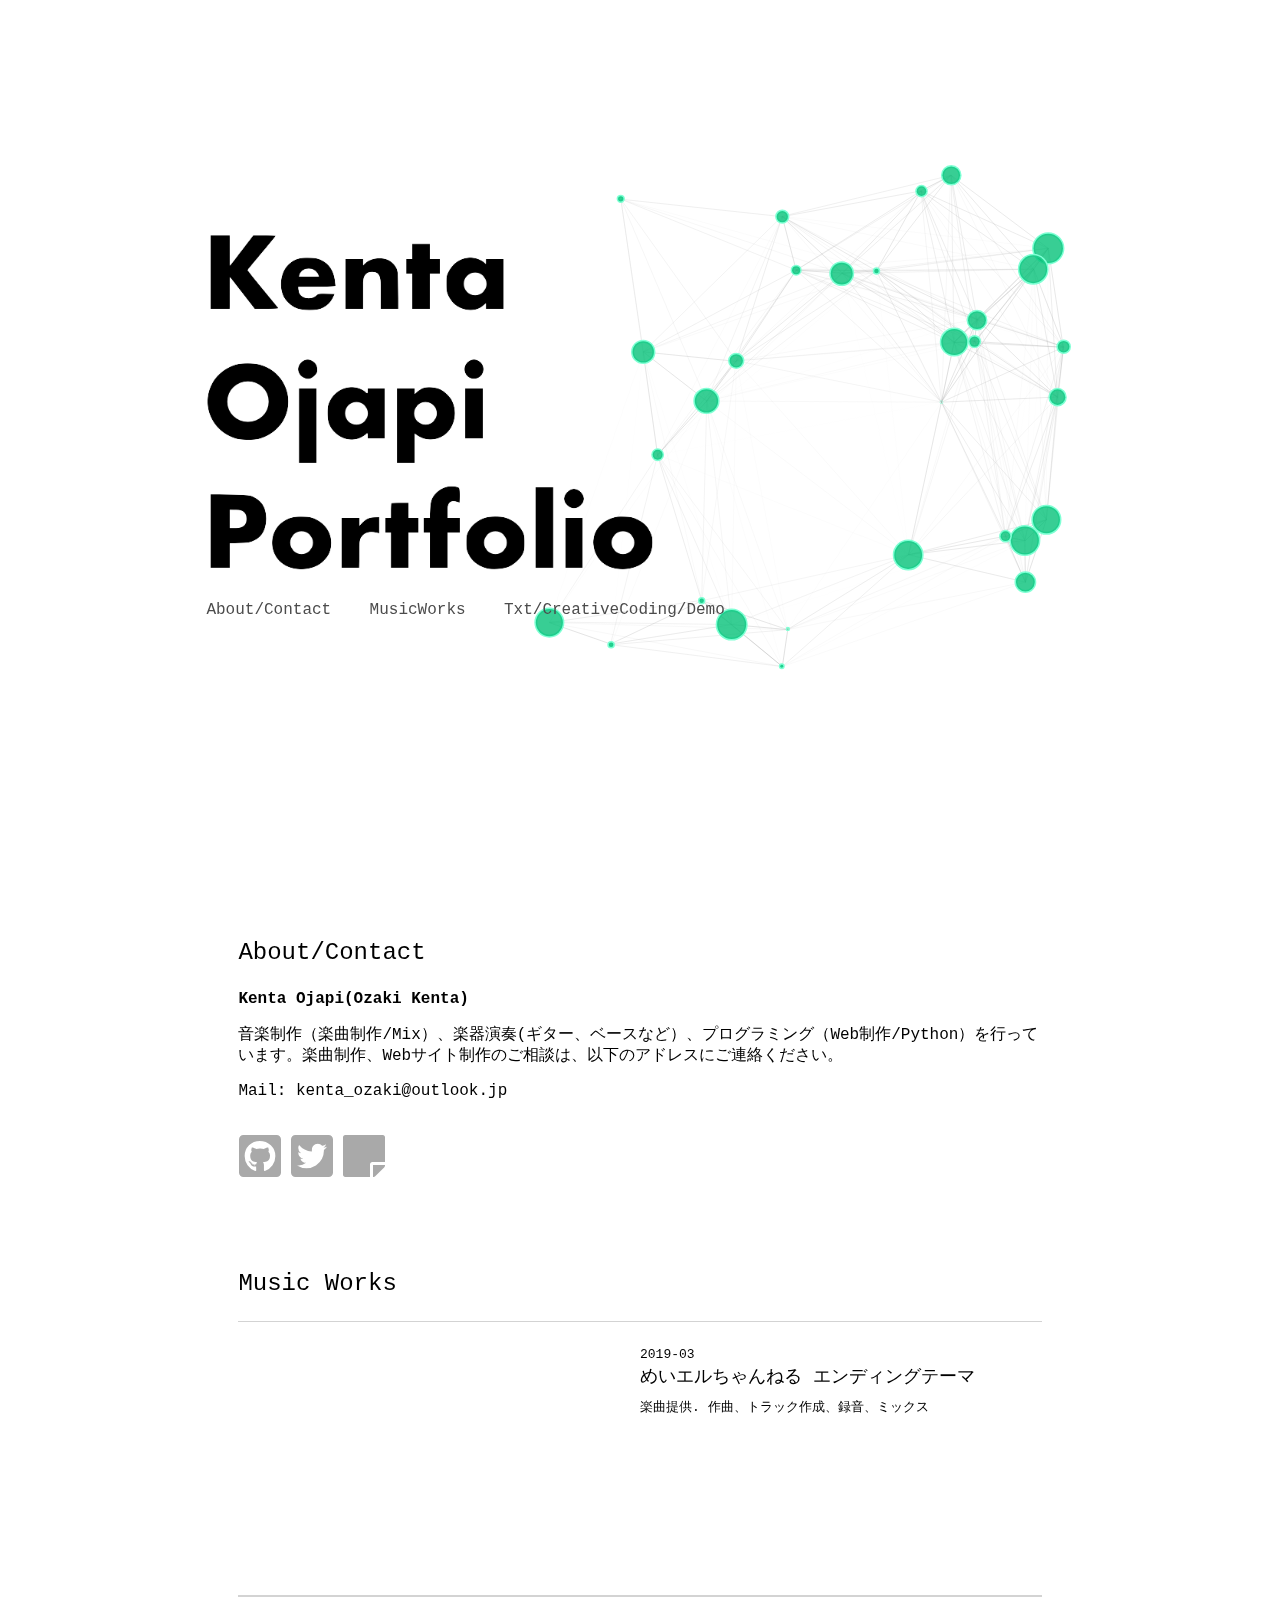
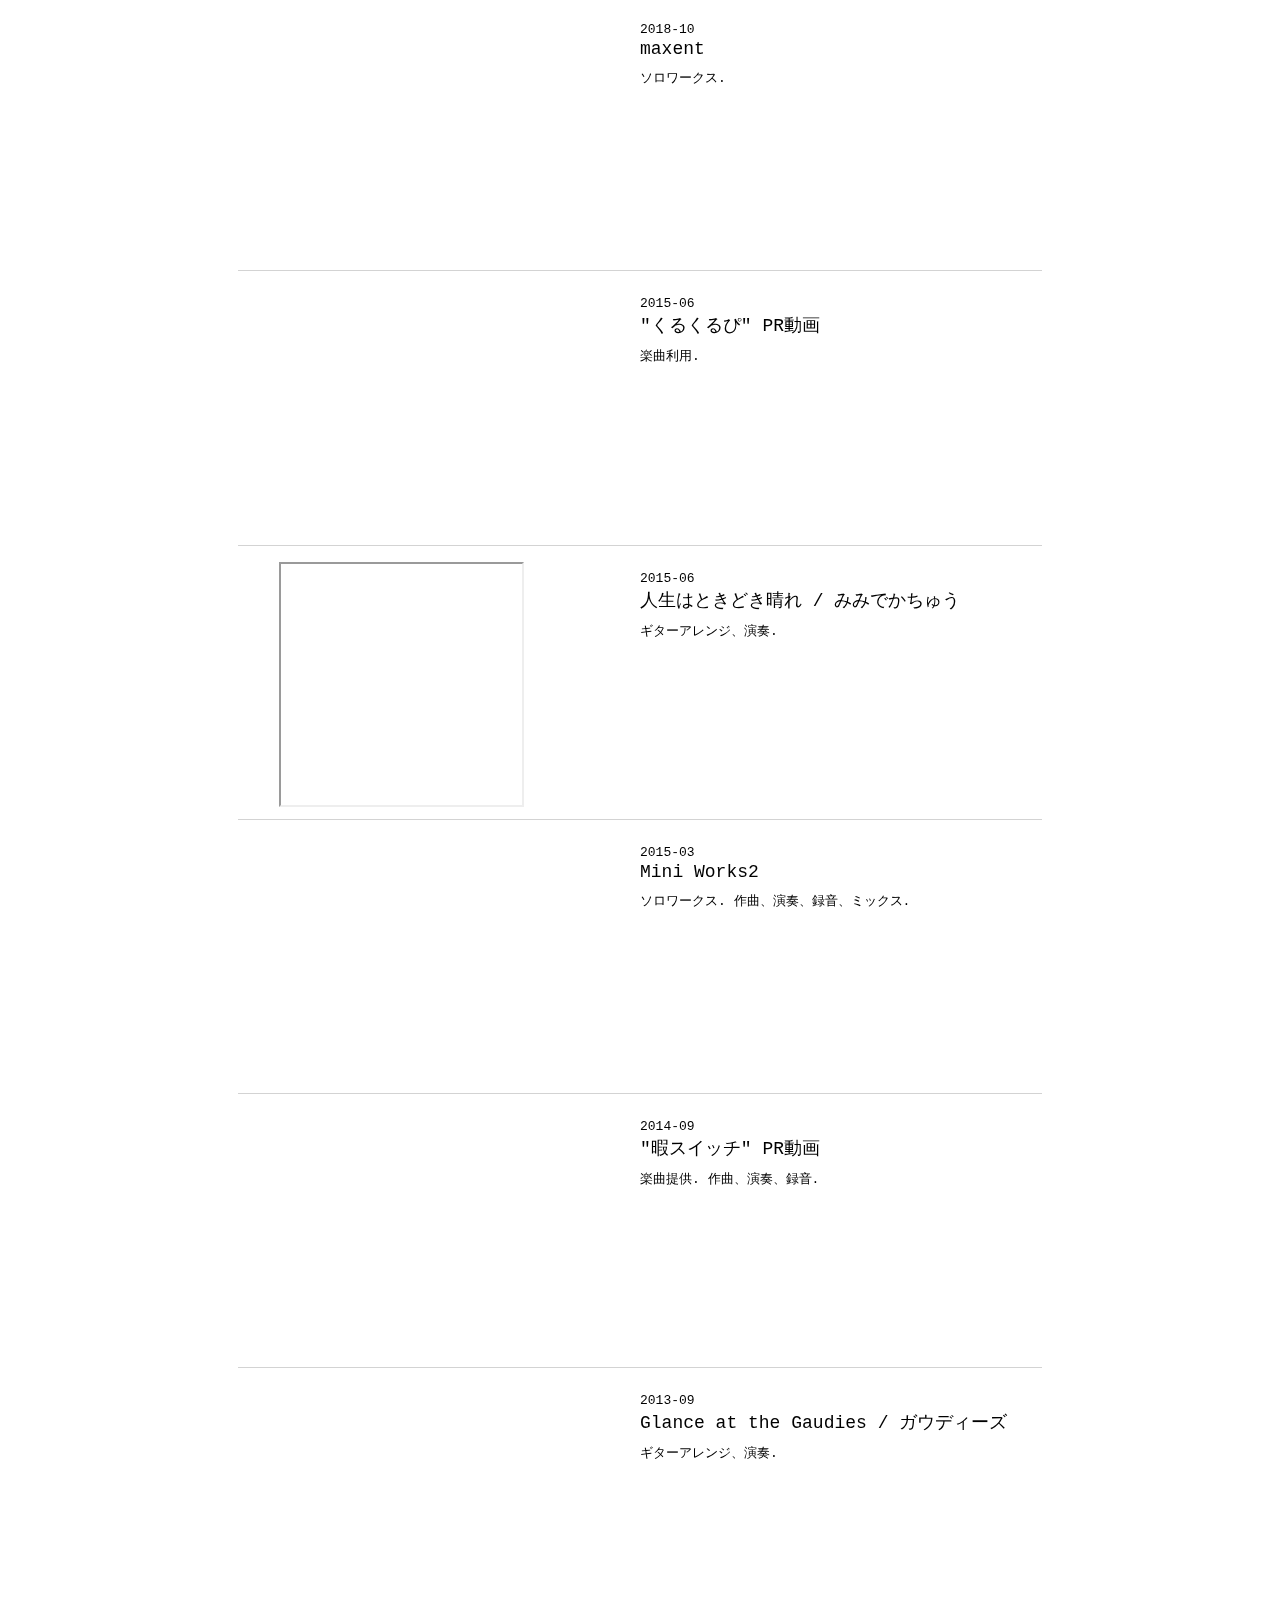
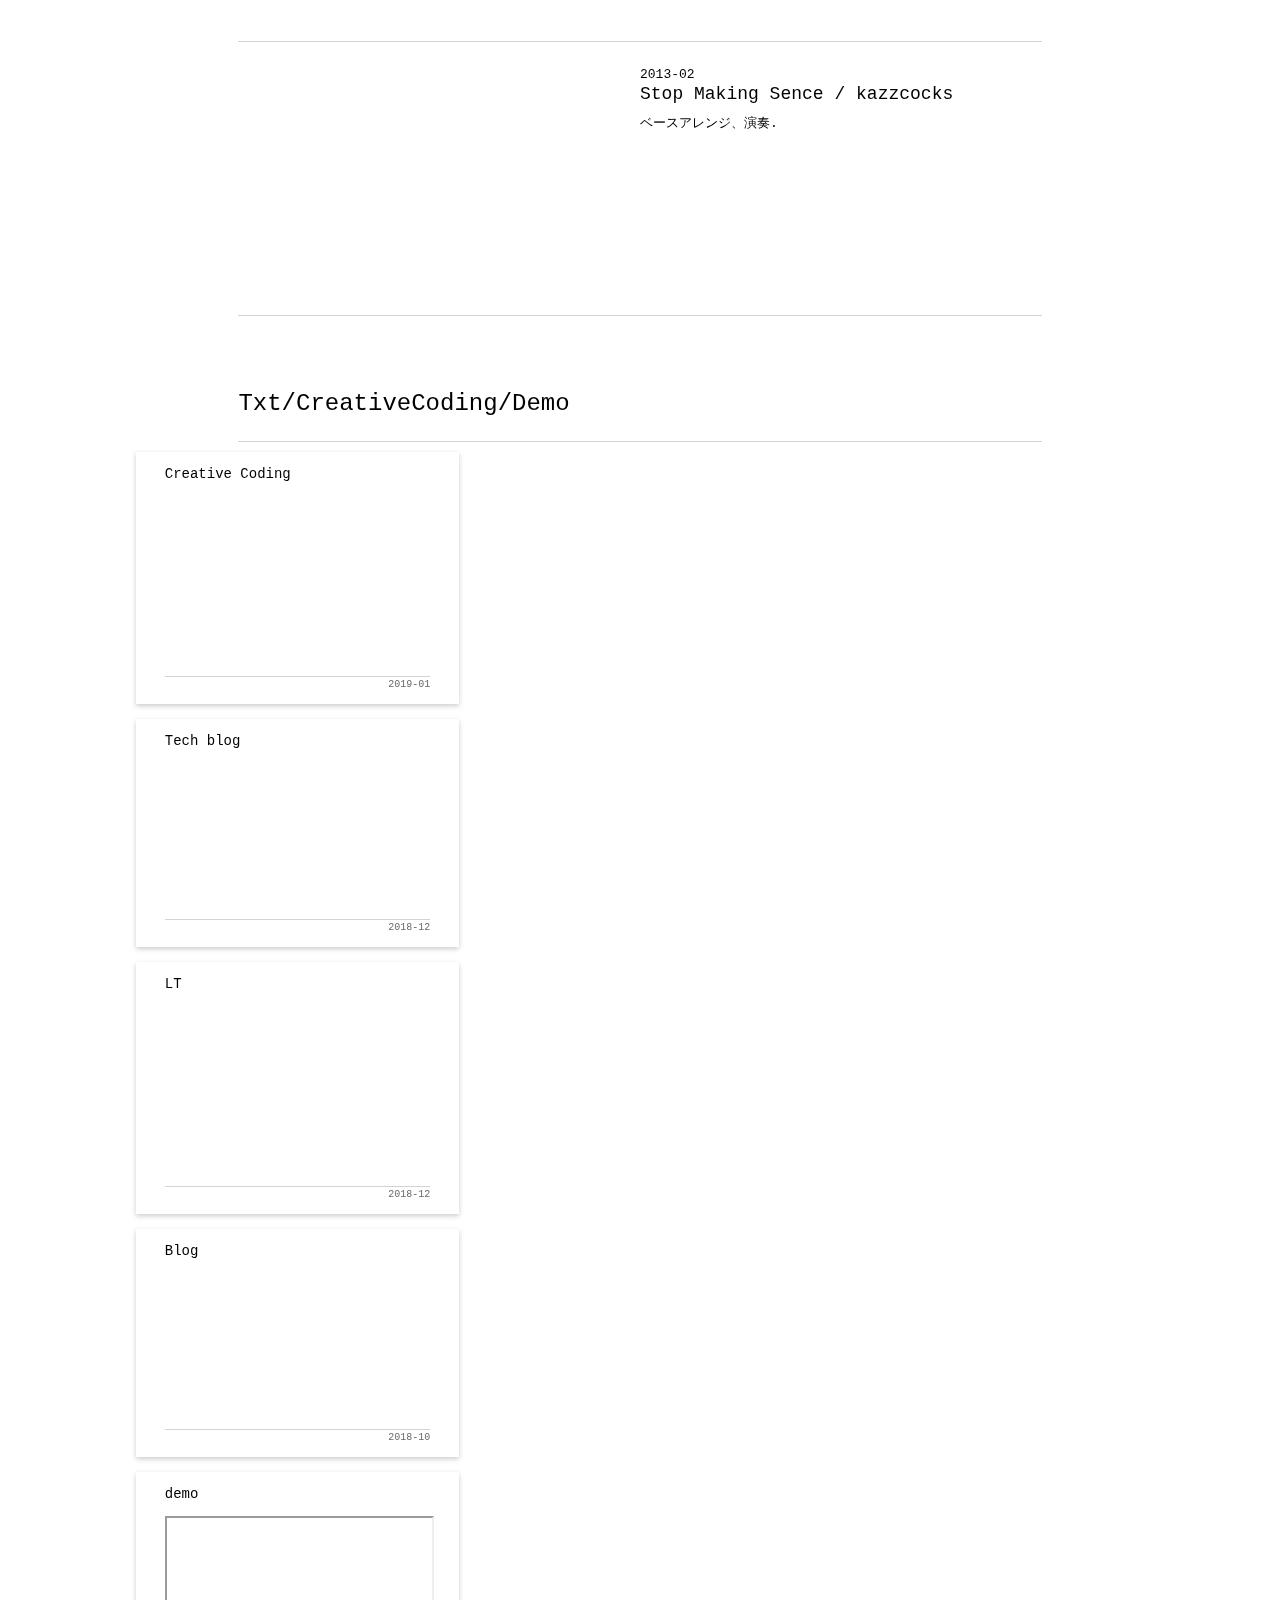
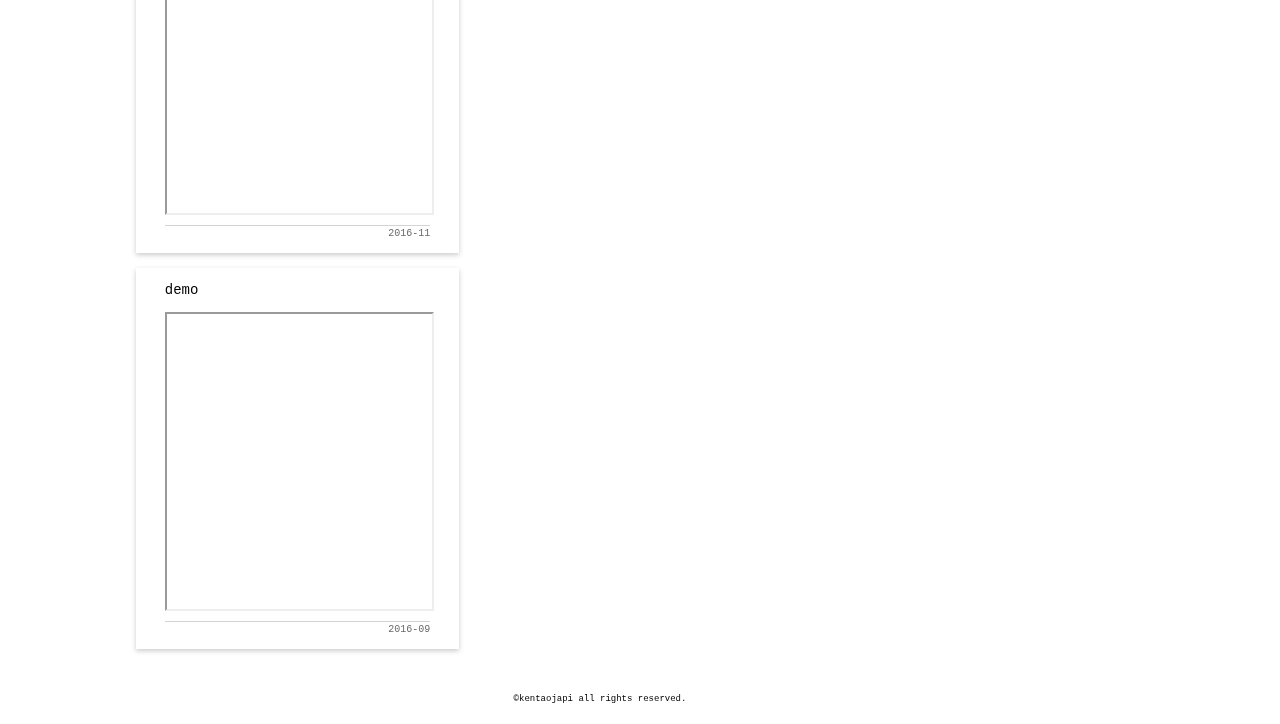
==== index.html @ 30791c79 "change html" ====
<!DOCTYPE html>
<html>
  <head>
    <title>Kenta Ojapi</title>
		<meta charset="UTF-8">
		<meta name="viewport" content="width=device-width,initial-scale=1">
		<meta property="og:url" content="http://works.kentaojapi.info/" />
		<meta property="og:title" content="Kenta Ojapi Portfolio" />
		<meta property="og:type" content="website">
		<meta property="og:description" content="Kenta Ojapiのポートフォリオ" />
		<meta property="og:image" content="https://s3-ap-northeast-1.amazonaws.com/works.kentaojapi.info/img/top.png" />
		<meta name="twitter:card" content="summary"/>
		<meta name="twitter:site" content="@kenta_ojapi" />
		<meta property="og:locale" content="ja_JP" />

    <link rel="stylesheet" href="index.css" type="text/css" >
		<link rel="stylesheet" href="https://use.fontawesome.com/releases/v5.6.1/css/all.css" type="text/css">
  </head>

  <body>
		<div class="top">
			<div id="particle"></div>
			<img class="title-logo" src="img/title.png" />	
			<ul id='nav'>
				<li><a href="#about">About/Contact</a></li>
				<li><a href="#musicworks">MusicWorks</a></li>
				<li><a href="#txt">Txt/CreativeCoding/Demo</a></li>
			</ul>
		</div>
		<div class="menu-under"></div>

		<div class="container">
			<!-- about -->
			<div id="about">
				<p class='menu-title'>About/Contact</p>
				<p class="about-txt"><b>Kenta Ojapi(Ozaki Kenta)</b></p>
				<p id='about-txt'>音楽制作（楽曲制作/Mix）、楽器演奏(ギター、ベースなど）、プログラミング（Web制作/Python）を行っています。楽曲制作、Webサイト制作のご相談は、以下のアドレスにご連絡ください。</p>
				<p class="about-txt">Mail: kenta_ozaki@outlook.jp</p>
				<ul class="icons">
					<li><a href="https://github.com/kentaojapi"><i class="fab fa-github-square fa-3x icon-color"></i></a></li>
					<li><a href="https://twitter.com/kenta_ojapi"><i class="fab fa-twitter-square fa-3x icon-color"></i></a></li>
					<li><a href="https://note.mu/kenta_ojapi"><i class="fas fa-sticky-note fa-3x icon-color"></i></a></li>
				</ul>
				<div class="float-break"></div>
			</div>

			<!-- MusicWoroks -->
			<div id="musicworks">
				<p class='menu-title'>Music Works</p>

				<hr class ='border'>
				<div class="works-img">
					<iframe class="content" src="https://www.youtube.com/embed/LkdWpjIDULM" frameborder="0" allow="accelerometer; autoplay; encrypted-media; gyroscope; picture-in-picture" allowfullscreen></iframe>
				</div>
				<div class="works-info">
					<p class="works-date">2019-03</p>
					<p class="works-name">めいエルちゃんねる エンディングテーマ</p>
					<p class="works-txt">楽曲提供. 作曲、トラック作成、録音、ミックス</p>
				</div>
				<hr class='border'>

				<hr class ='border'>
				<div class="works-img">
					<iframe class='content' scrolling="no" frameborder="no" allow="autoplay" src="https://w.soundcloud.com/player/?url=https%3A//api.soundcloud.com/tracks/528054804&color=%231a2622&auto_play=false&hide_related=false&show_comments=true&show_user=true&show_reposts=false&show_teaser=true&visual=true"></iframe>
				</div>
				<div class="works-info">
					<p class="works-date">2018-10</p>
					<p class="works-name">maxent</p>
					<p class="works-txt">ソロワークス.</p>
				</div>
				<hr class='border'>

				<div class="works-img">
				<iframe class="content" src="https://www.youtube.com/embed/8t9yekFq5jk" frameborder="0" allow="accelerometer; autoplay; encrypted-media; gyroscope; picture-in-picture" allowfullscreen></iframe>
				</div>
				<div class="works-info">
					<p class="works-date">2015-06</p>
					<p class="works-name">"くるくるぴ" PR動画</p>
					<p class="works-txt">楽曲利用.</p>
				</div>
				<hr class="border">
				
				<div class="works-img">
					<iframe class="content" src="https://bandcamp.com/EmbeddedPlayer/album=1653837965/size=large/bgcol=ffffff/linkcol=0687f5/minimal=true/transparent=true/" seamless><a href="http://mimidekachu.bandcamp.com/album/studio">人生はときどき晴れ 晴れの日 / studio by みみでかちゅう / mimidekachu</a></iframe>
				</div>
				<div class="works-info">
					<p class="works-date">2015-06</p>
					<p class="works-name">人生はときどき晴れ / みみでかちゅう</p>
					<p class="works-txt">ギターアレンジ、演奏.</p>
				</div>
				<hr class="border">
			
				<div class="works-img">
					<iframe class="content"scrolling="no" frameborder="no" allow="autoplay" src="https://w.soundcloud.com/player/?url=https%3A//api.soundcloud.com/playlists/104085037&color=%231a2622&auto_play=false&hide_related=false&show_comments=true&show_user=true&show_reposts=false&show_teaser=true&visual=true"></iframe>
				</div>
				<div class='works-info'>
					<p class='works-date'>2015-03</p>
					<p class='works-name'>Mini Works2</p>
					<p class='works-txt'>ソロワークス. 作曲、演奏、録音、ミックス.</p>
				</div>
				<hr class='border'>

				<div class="works-img">
					<iframe class="content" src="https://www.youtube.com/embed/V7DACtUJxv4" frameborder="0" allow="accelerometer; autoplay; encrypted-media; gyroscope; picture-in-picture" allowfullscreen></iframe>
				</div>
				<div class="works-info">
					<p class="works-date">2014-09</p>
					<p class="works-name">"暇スイッチ" PR動画</p>
					<p class="works-txt">楽曲提供. 作曲、演奏、録音.</p>
				</div>
				<hr class="border">
			
				<div class="works-img">
					<iframe class="content" src="https://open.spotify.com/embed/album/7Jy2TF8Ly6I904fK4hG1NA" width="40%" height="300" frameborder="0" allowtransparency="true" allow="encrypted-media"></iframe>
				</div>
				<div class="works-info">
					<p class="works-date">2013-09</p>
					<p class="works-name">Glance at the Gaudies / ガウディーズ</p>
					<p class="works-txt">ギターアレンジ、演奏. </p>
				</div>
			<hr class="border">

			<div class="works-img">
				<iframe class="content" scrolling="no" frameborder="no" allow="autoplay" src="https://w.soundcloud.com/player/?url=https%3A//api.soundcloud.com/tracks/85777351&color=%231a2622&auto_play=false&hide_related=false&show_comments=true&show_user=true&show_reposts=false&show_teaser=true&visual=true"></iframe>
			</div>
			<div class="works-info">
				<p class="works-date">2013-02</p>
				<p class="works-name">Stop Making Sence / kazzcocks</p>
				<p class="works-txt">ベースアレンジ、演奏.</p>
			</div>
			<hr class="border">
				
			<p id="txt" class='menu-title'>Txt/CreativeCoding/Demo</p>
			<hr class ='border'>
			</div>
		</div>

		<!-- Txt/CreativeCoding/Demo -->
		<div class="grid-container">
		 <div class="grid">

			 <p class="grid-type">Creative Coding</p>
			 <div class="grid-media">
			 <iframe class="content" src="https://www.youtube.com/embed/WjlPPFBmAp4" frameborder="0" allow="accelerometer; autoplay; encrypted-media; gyroscope; picture-in-picture" allowfullscreen></iframe>
			 </div>
			 <hr class="grid-hr">
			 <p class="grid-date">2019-01</p>
		 </div>

		 <div class="grid">
			 <p class="grid-type">Tech blog</p>
			 <iframe class="note-embed" src="https://note.mu/embed/notes/n978554fe4671" style="border: 0; display: block; max-width: 90%; width: 494px; padding: 0px; margin: 10px auto; position: static; visibility: visible;"></iframe><script async src="https://note.mu/scripts/embed.js" charset="utf-8"></script>
			 <hr class="grid-hr">
			 <p class="grid-date">2018-12</p>
		 </div>

		 <div class="grid">
			 <p class="grid-type">LT</p>
			 <div class="grid-media">
			 <iframe class="content" src="https://www.slideshare.net/slideshow/embed_code/key/2hblghnS5EhPVE" frameborder="0" scrolling="no" allowfullscreen> </iframe>
			 </div>
			 <hr class="grid-hr">
			 <p class="grid-date">2018-12</p>
		 </div>

		 <div class="grid">
			 <div class="grid-type">Blog</div>
			 <iframe class="note-embed" src="https://note.mu/embed/notes/nd4b4cf4f579b" style="border: 0; display: block; max-width: 90%; width: 494px; padding: 0px; margin: 10px auto; position: static; visibility: visible; "></iframe><script async src="https://note.mu/scripts/embed.js" charset="utf-8"></script>
			 <hr class="grid-hr">
			 <p class="grid-date">2018-10</p>
		 </div>

		 <div class="grid">
			 <div class="grid-type">demo</div>
			 <div class="grid-media-instagram">
				 <iframe class="content" src="https://www.instagram.com/p/BNJtBwklYkf/embed/"></iframe>
			 </div>
			 <hr class="grid-hr">
			 <p class="grid-date">2016-11</p>
		 </div>

		 <div class="grid">
		 	<div class="grid-type">demo</div>
		 	<div class="grid-media-instagram">
				<iframe class="content" src="https://www.instagram.com/p/BKGKuAHhEPe/embed"></iframe>
			</div>
		 	<hr class="grid-hr">
		 	<p class="grid-date">2016-09</p>
		 </div>

		</div>
		<p class="copyright">©kentaojapi all rights reserved.</p>
	</body>
		<script src="https://ajax.googleapis.com/ajax/libs/jquery/3.3.1/jquery.min.js"></script>
		<script src="js/jquery-fade.js"></script>
		<script src="particles.js"></script>
		<script src="app.js"></script>
		<script src="js/lazyload.js"></script>
		<script src='js/bass.js'></script>
		<script src="particles.js"></script>
		<script src="app.js"></script>
</html>
---- index.css ----
/* bass ------ */
.scrollView{
  -webkit-transition: all 0.8s 0s ease;
     -moz-transition: all 0.8s 0s ease;
      -ms-transition: all 0.8s 0s ease;
       -o-transition: all 0.8s 0s ease;
          transition: all 0.8s 0s ease;
          opacity: 0;
  -webkit-transform: scale(1,1) translate(-0%,20px);
     -moz-transform: scale(1,1) translate(-0%,20px);
      -ms-transform: scale(1,1) translate(-0%,20px);
       -o-transform: scale(1,1) translate(-0%,20px);
          transform: scale(1,1) translate(-0%,20px);
}

.scrollView.view{
  opacity: 1;
  -webkit-transform: scale(1,1) translate(-0%,0%);
     -moz-transform: scale(1,1) translate(-0%,0%);
      -ms-transform: scale(1,1) translate(-0%,0%);
       -o-transform: scale(1,1) translate(-0%,0%);
          transform: scale(1,1) translate(-0%,0%);
}

a {
	text-decoration: none;
	color: black;
}

ul {
	list-style: none;
}

li {
}

body {
	font-family: Courier,"Consolas","ヒラギノ角ゴ Pro W3","Hiragino Kaku Gothic Pro","Yu Gothic","メイリオ",Meiryo,"ＭＳ Ｐゴシック","MS PGothic",sans-serif;
	color: black;
	background-attachment: fixed;
}

.top {
	width: 80vw;
	margin-right: 10vw;
	margin-left: 10vw;
}

#particle {
	margin: 18vh 15vw 25vh 40vw;
	position: fixed;
	top: 0;
	left: 0;
	right: 0;
	bottom: 0; 
	display: block;
	z-index: -1;
}

/* logo ------ */
.title-logo {
	line-height: 10px;
	width: 50vh;
	padding: 25vh 0px 10px 5.5vw;	
}

/* menu ------ */
#nav {
	position: absolute;
	padding: 0px 10vw 0px 4vw;
	margin: 0px;
	width: 70vw;
	list-style: none;
	overflow: hidden;
}

#nav.is-fixed {
  position: fixed;
  top: 0;
  z-index: 2;
	background-color: rgba(255, 255, 255, 0.8);
}

#nav li { 
	width: auto;
	height: 50px;
	margin: 0px 1.5vw;
	padding: 0px;
	line-height: 50px;
	text-align: center;
	float: left;
	display: inline-block;
}

#nav a {
	text-decoration: none;
	color: #4c4c4c;
}

.menu-under {
	margin-bottom: 20vh;
}

/* container ------ */
.container {
	box-sizing: content-box;
	width: auto;
	height: auto;
	padding: 100px 18vw 0px 18vw;
	background-color: transparent;
}

.menu-title {
	padding-top: 50px;
	font-size: x-large;
}


/* About ------ */
.container img {
	width: 180px;
	height: 180px;
}

.icons {
	float: left;
	padding: 0px 0px 0px 1px;
	margin-right: auto; 
}

.icons li {
	display: inline-block;
}

.icon-color {
	color: #a9a9a9;
}

.icon-color:hover {
	color: #000000;
}

.float-break {
	clear: both;
}

/* Works ------ */
.border {
	clear: both;
	border-style: solid;
	border-color: #d3d3d3;
	border-width: 1px 0px 0px 0px;
	margin: 0px;
}

.works-img {
	float: left;
	margin: 2% 5% 2%;
  position: relative;
	width: 30%;
}

.works-img:before {
  content:"";
  display: block;
	margin: 0px 0px;
	width: 100%;
  padding-top: 100%; /* 16:9 */
}

.works-img .content {
  position: absolute;
  top: 0;
  left: 0%;
  width: 100%;
  height: 100%;
}


.works-info {
	margin-left: 50%;
	margin-right: 30px;
	margin-top: 25px;
}

.works-date{
	font-size: small;
	margin: 0px 0px 2px 0px;
}

.works-name {
	font-size: large;
	margin: 0px 0px 10px 0px;
}

.works-txt {
	font-size: small;
	margin: 0px 0px 10px 0px;
}

.works-link {
	font-size: small;
	margin: 0px 0px 0px 0px;
}

/* Txt ----- */
.grid-container {
	padding: 10px 10vw 10px 10vw;
}

@media screen and (min-width: 1200px) {
.grid-container {
  -webkit-column-count: 3;
  -webkit-column-gap: 15px;
  -webkit-column-fill: auto;
  -moz-column-count: 3;
  -moz-column-gap: 15px;
  -moz-column-fill: balance !important;
  column-count: 3;
  column-gap: 15px;
  column-fill: auto;
 }
}
@media screen and (min-width: 993px) and (max-width: 1199px) {
.grid-container {
  -webkit-column-count: 3;
  -webkit-column-gap: 15px;
  -webkit-column-fill: auto;
  -moz-column-count: 3;
  -moz-column-gap: 15px;
  -moz-column-fill: balance !important;
  column-count: 3;
  column-gap: 15px;
  column-fill: auto;
 }
}
@media screen and (min-width: 769px) and (max-width: 992px) {
.grid-container {
  -webkit-column-count: 3;
  -webkit-column-gap: 15px;
  -webkit-column-fill: auto;
  -moz-column-count: 3;
  -moz-column-gap: 15px;
  -moz-column-fill: balance !important;
  column-count: 3;
  column-gap: 15px;
  column-fill: auto;
 }
}
@media screen and (min-width: 481px) and (max-width: 768px) {
.grid-container {
  -webkit-column-count: 2;
  -webkit-column-gap: 15px;
  -webkit-column-fill: auto;
  -moz-column-count: 2;
  -moz-column-gap: 15px;
  -moz-column-fill: balance !important;
  column-count: 2;
  column-gap: 15px;
  column-fill: auto;
 }
}
@media screen and (max-width: 480px) {
.grid-container {
  -webkit-column-count: 1;
  -webkit-column-gap: 15px;
  -webkit-column-fill: auto;
  -moz-column-count: 1;
  -moz-column-gap: 15px;
  -moz-column-fill: balance !important;
  column-count: 1;
  column-gap: 15px;
  column-fill: auto;
 }
}
.grid {
 display: inline-block;
 -webkit-column-break-inside: avoid;
 -moz-column-break-inside: avoid;
 column-break-inside: avoid;
  background:#ffffff !important;
	padding:1em;
	margin-right:3px;
	margin-bottom:15px;
	font-size:14px;
	box-shadow: 0 2px 5px #ccc;
}

.grid-type {
	margin-left: 5%;
	margin-top: 0px;
	margin-bottom: 0px;
}

/*
.grid-media {
	width: 90%;
	height: auto;
	padding-right: 5%;
	padding-left: 5%;
	padding-top:1em;
	padding-bottom:2px;
}

.grid-media iframe{
	width: 100%;
}
*/

.grid-media {
    position: relative;
    width: 100%;
}

.grid-media:before {
    content:"";
    display: block;
		margin: 1em 0px;
		width: 90%;
    padding-top: 56.25%; /* 16:9 */
}
.grid-media .content {
    position: absolute;
    top: 0;
    left: 5%;
    width: 90%;
    height: 100%;
}


.grid-media-instagram {
    position: relative;
    width: 100%;
}

.grid-media-instagram:before {
    content:"";
    display: block;
		margin: 1em 0px;
		width: 90%;
    padding-top: 100%;
}
.grid-media-instagram .content {
    position: absolute;
    top: 0;
    left: 5%;
    width: 90%;
    height: 100%;
}

.grid-hr {
	border-style: solid;
	border-color: #d3d3d3;
	border-width: 1px 0px 0px 0px;
	margin: 0px 5% 0px 5%;
}

.grid-date {
	color: #696969;
	font-size: x-small;
	text-align: right;
	margin: 2px 5% 0px 5%;
}

.embed-instagram iframe{
    display: block;
    margin: 1em 5%;
    max-width: 90%;
    box-sizing: border-box;
}

.copyright {
	font-size: xx-small;
	margin:20px 40% 20px 40%;
}

/* BugFix */
@media screen and (-webkit-min-device-pixel-ratio: 0) {
 .grid {
  display: block !important;
 }
}
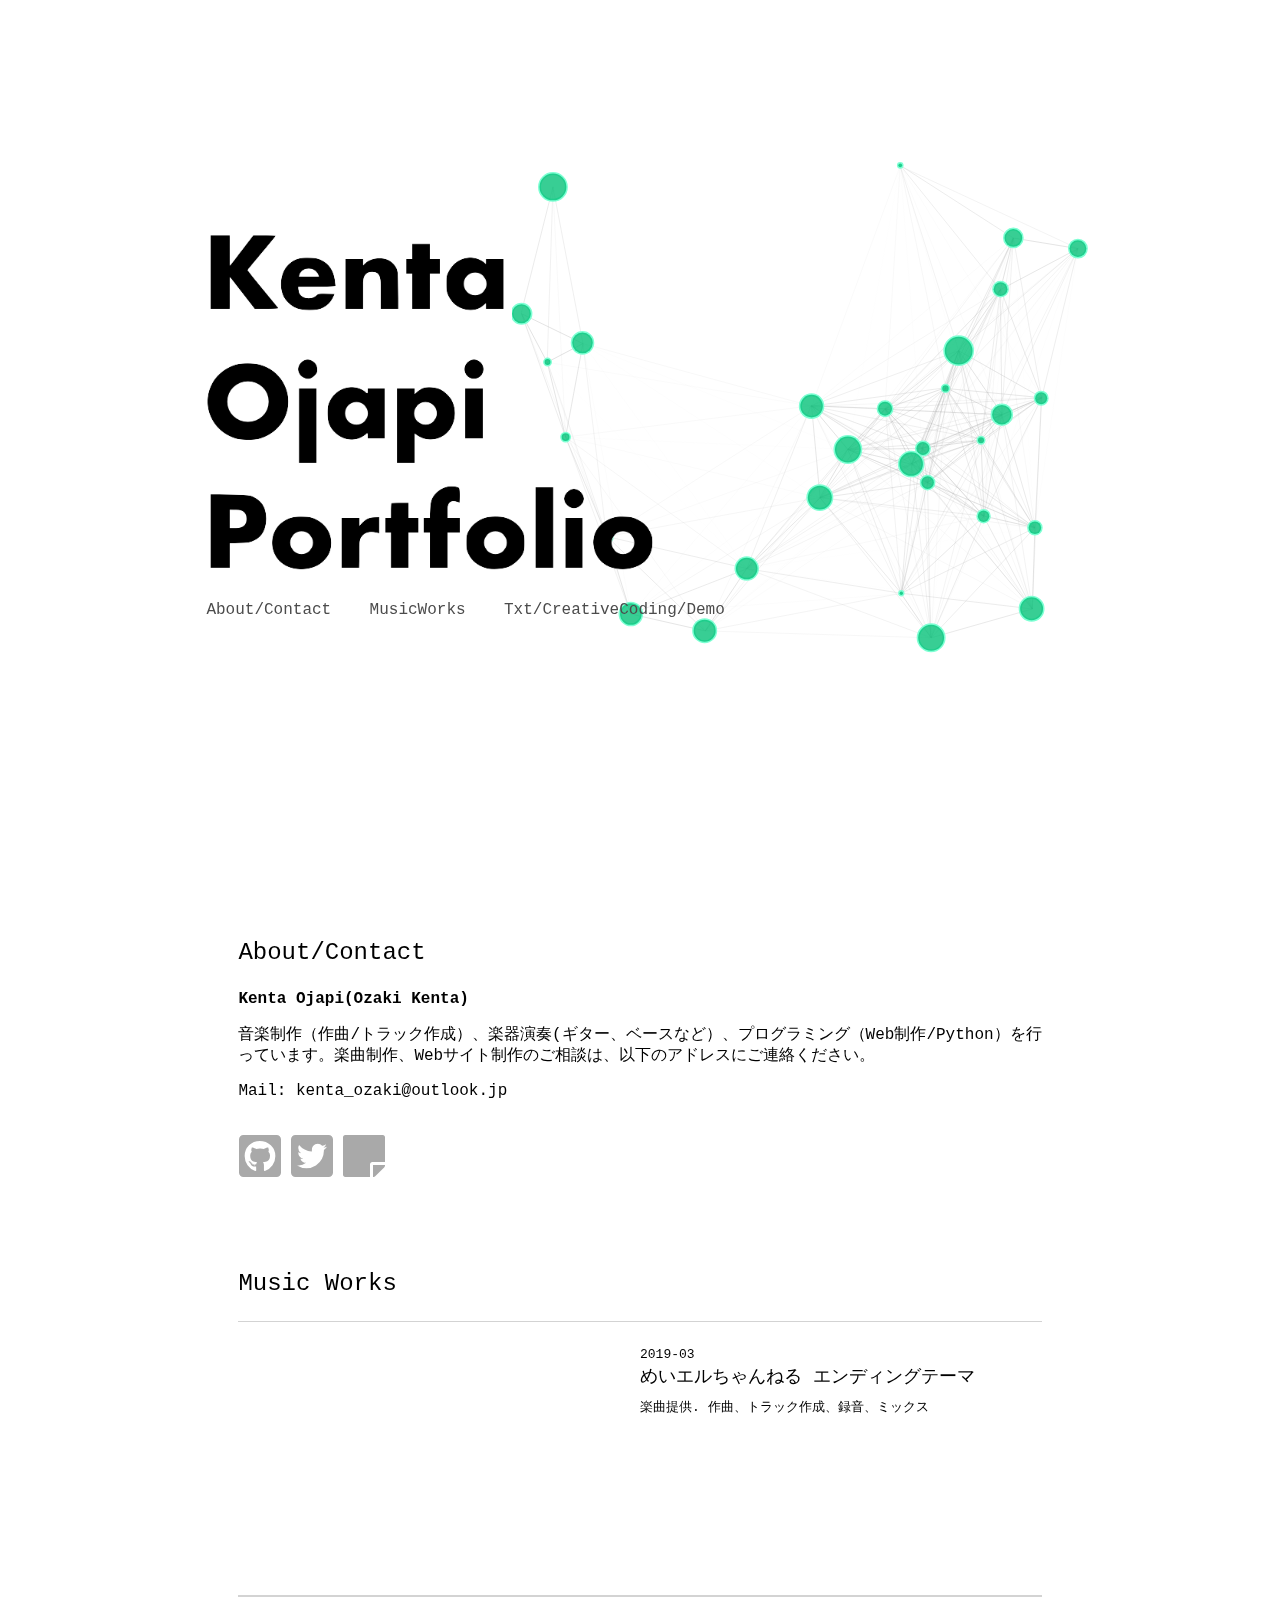
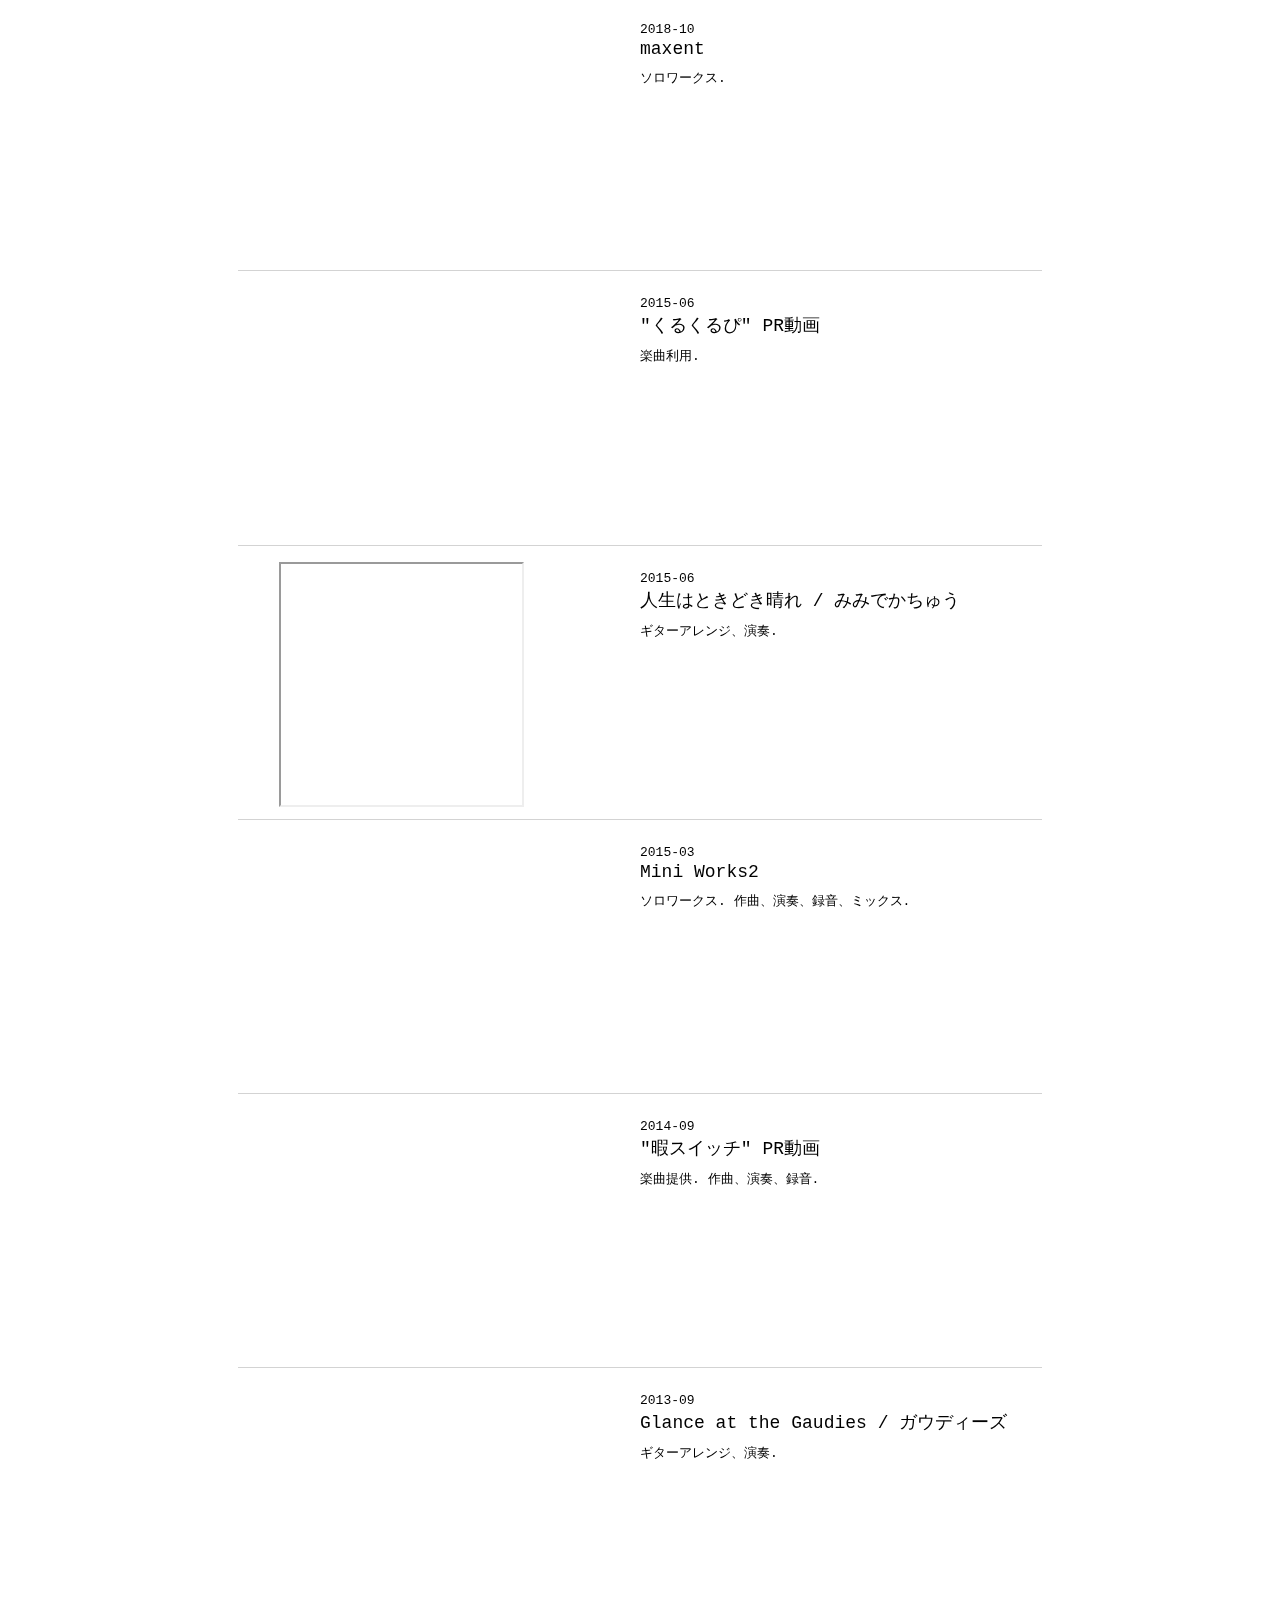
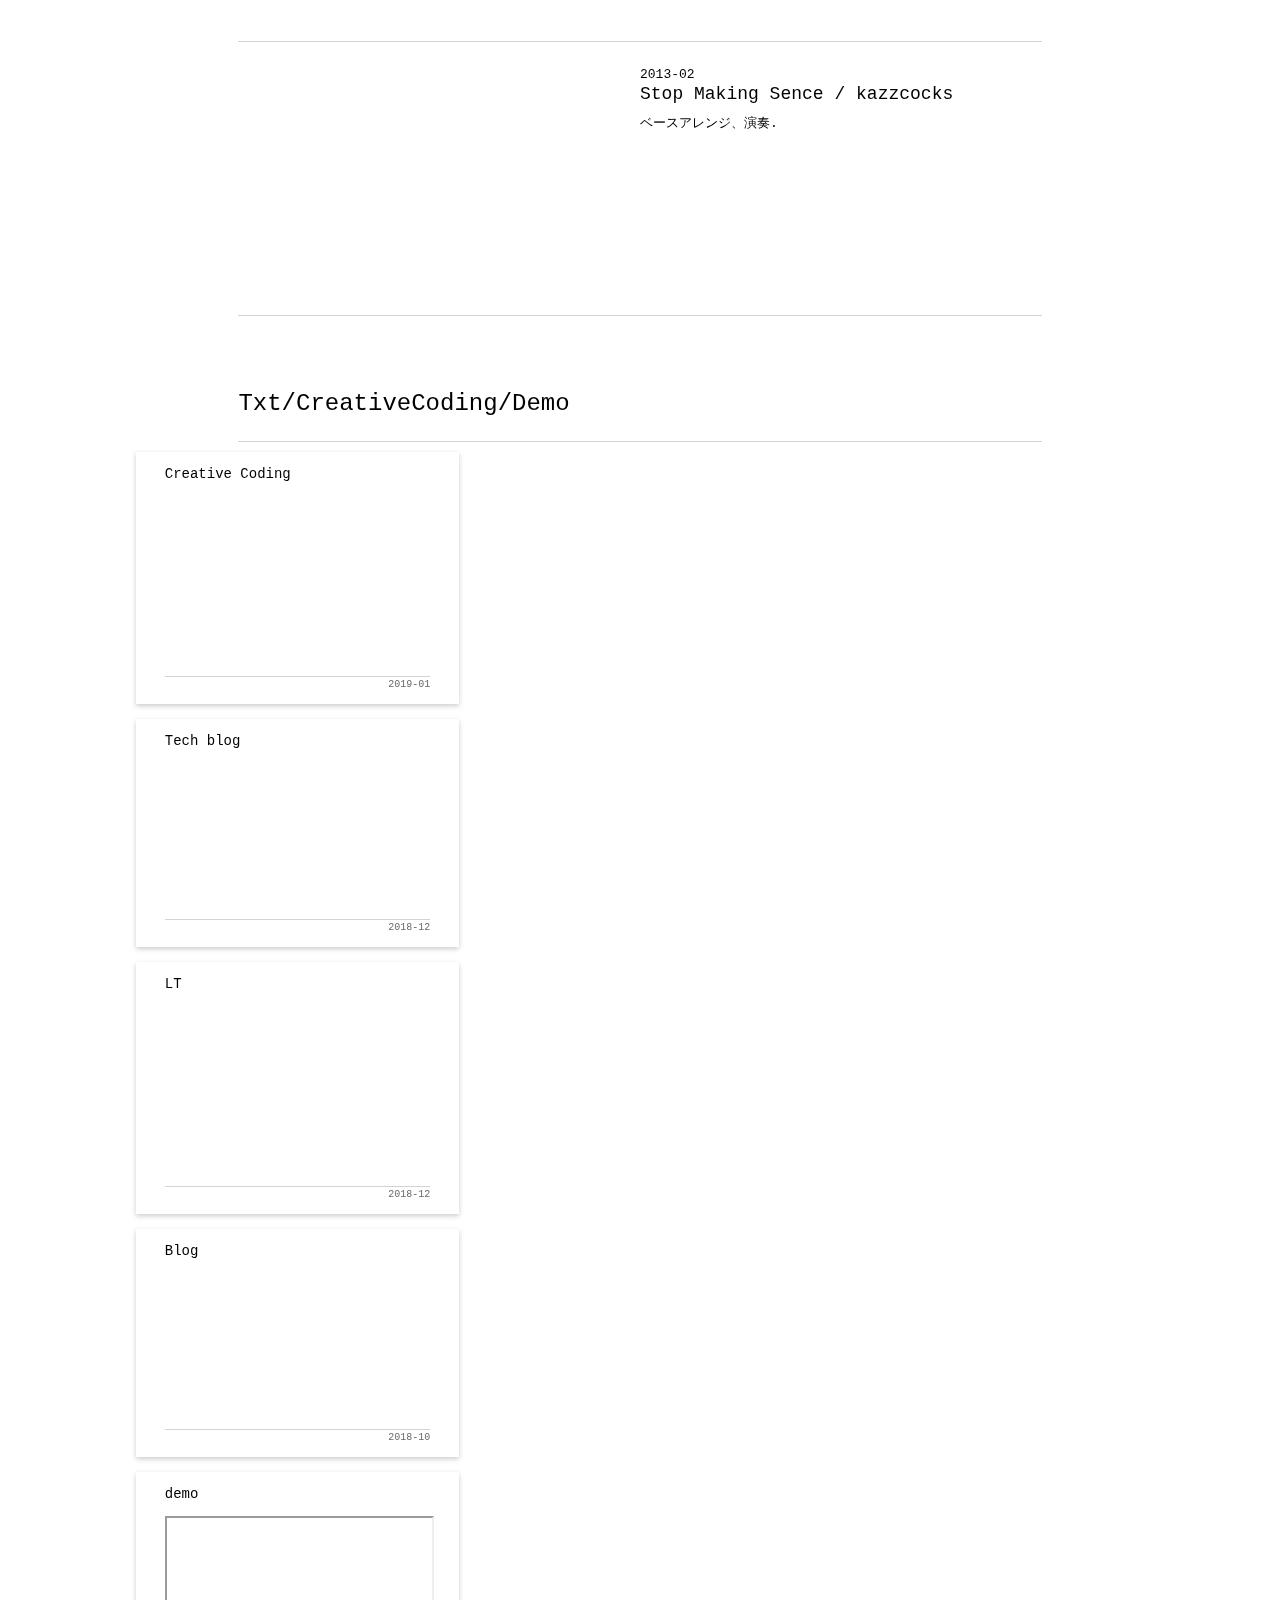
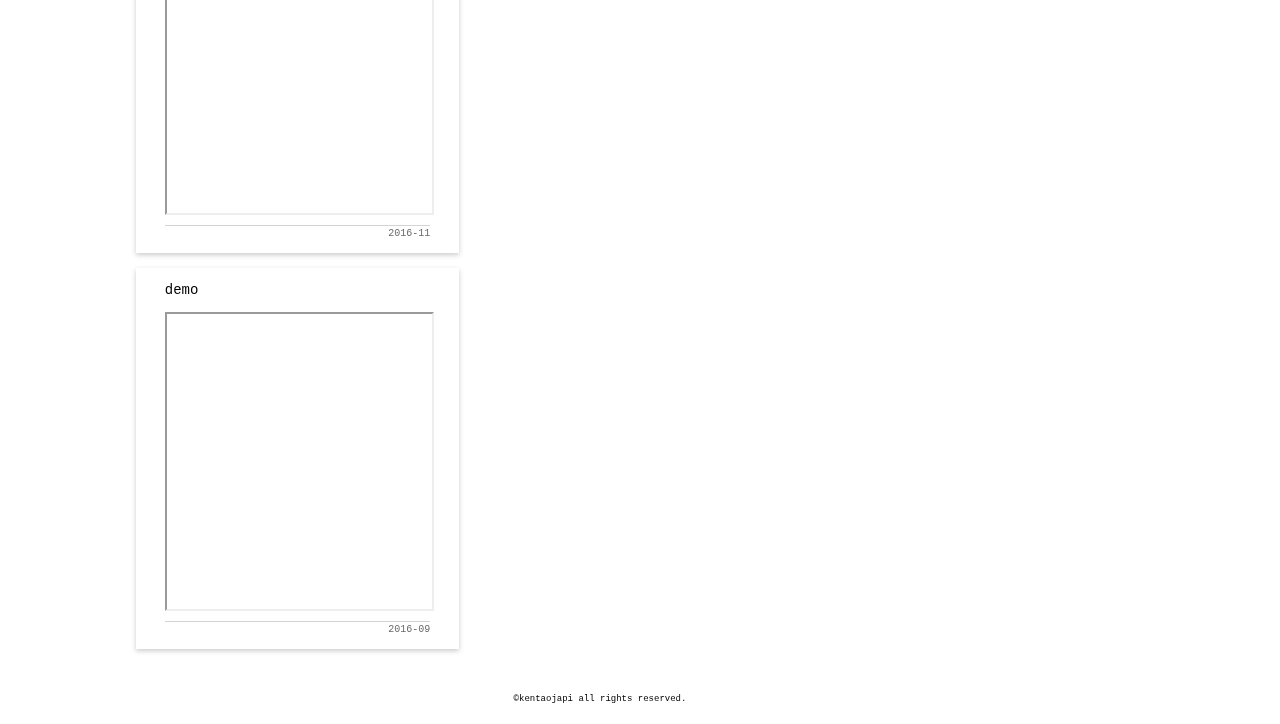
==== commit 468f8339: "change html" ====
--- a/index.html
+++ b/index.html
@@ -34,7 +34,7 @@
 			<div id="about">
 				<p class='menu-title'>About/Contact</p>
 				<p class="about-txt"><b>Kenta Ojapi(Ozaki Kenta)</b></p>
-				<p id='about-txt'>音楽制作（楽曲制作/Mix）、楽器演奏(ギター、ベースなど）、プログラミング（Web制作/Python）を行っています。楽曲制作、Webサイト制作のご相談は、以下のアドレスにご連絡ください。</p>
+				<p id='about-txt'>音楽制作（作曲/トラック作成）、楽器演奏(ギター、ベースなど）、プログラミング（Web制作/Python）を行っています。楽曲制作、Webサイト制作のご相談は、以下のアドレスにご連絡ください。</p>
 				<p class="about-txt">Mail: kenta_ozaki@outlook.jp</p>
 				<ul class="icons">
 					<li><a href="https://github.com/kentaojapi"><i class="fab fa-github-square fa-3x icon-color"></i></a></li>
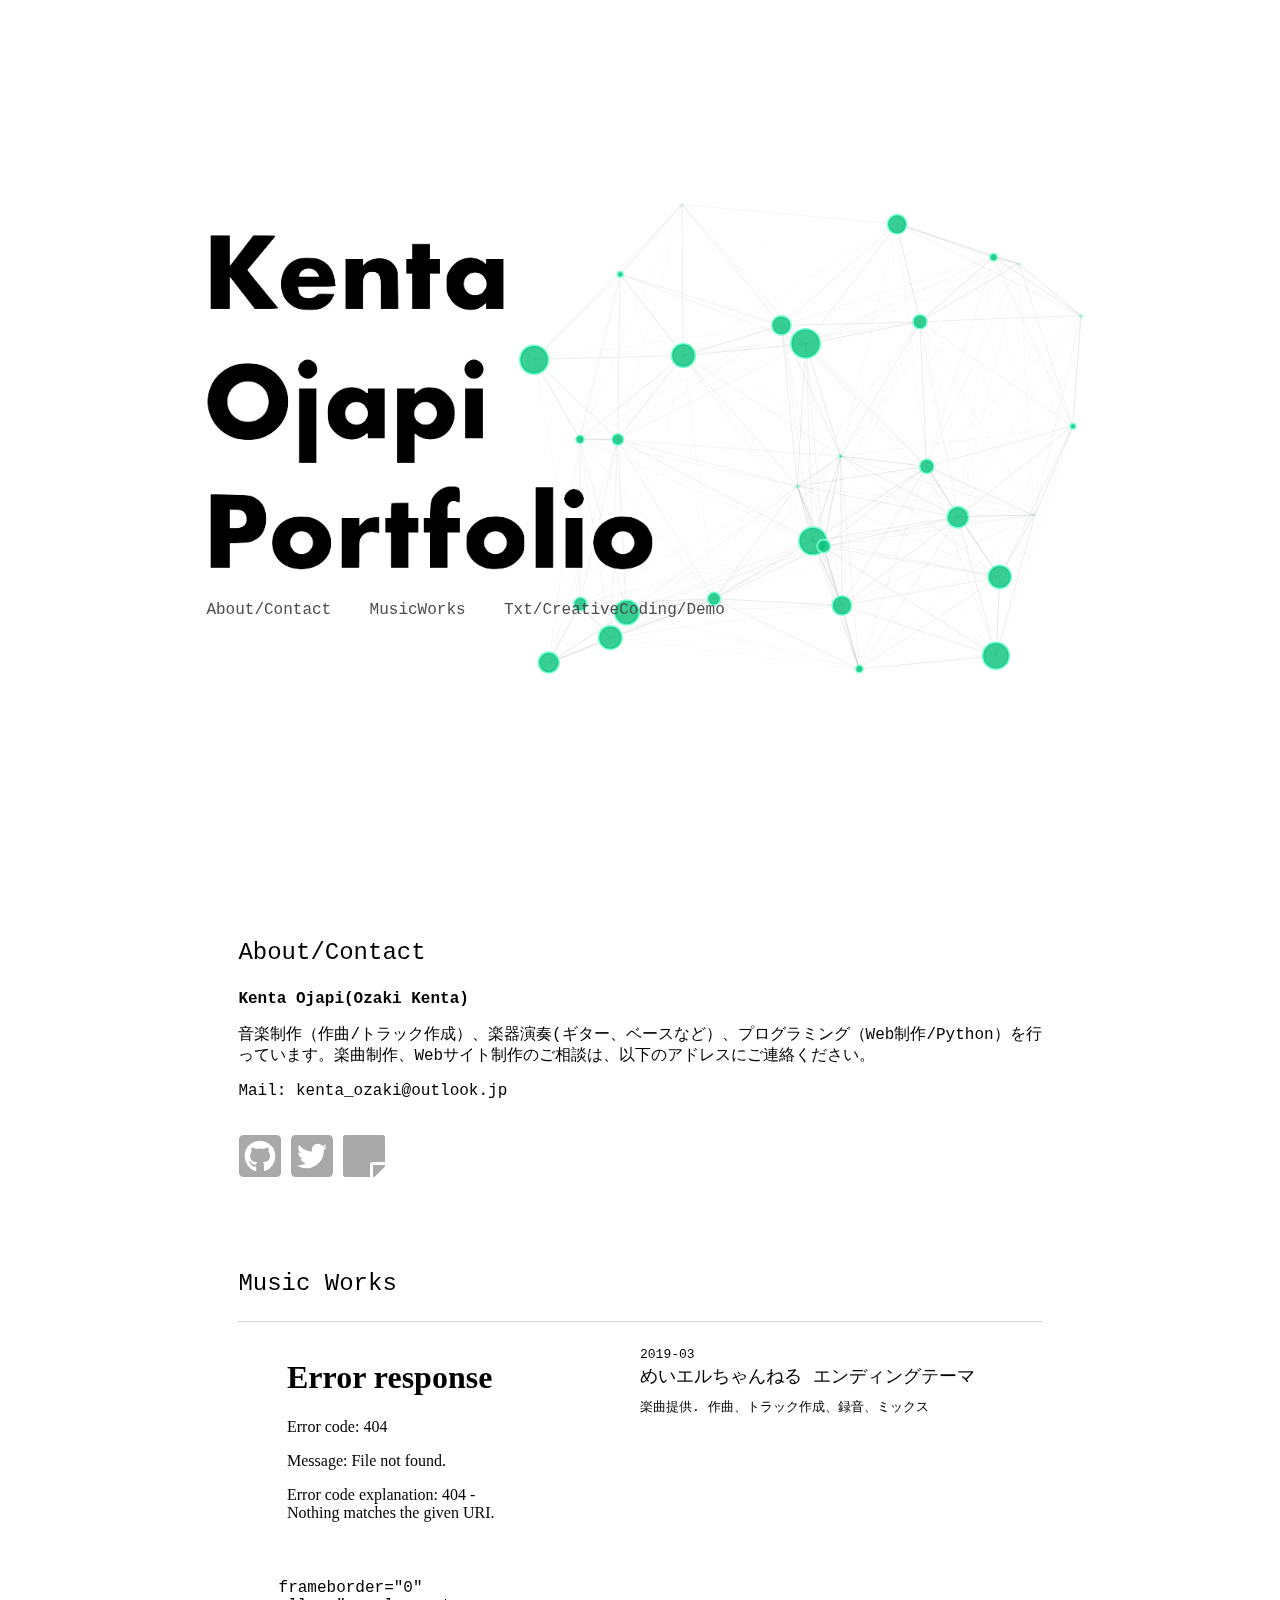
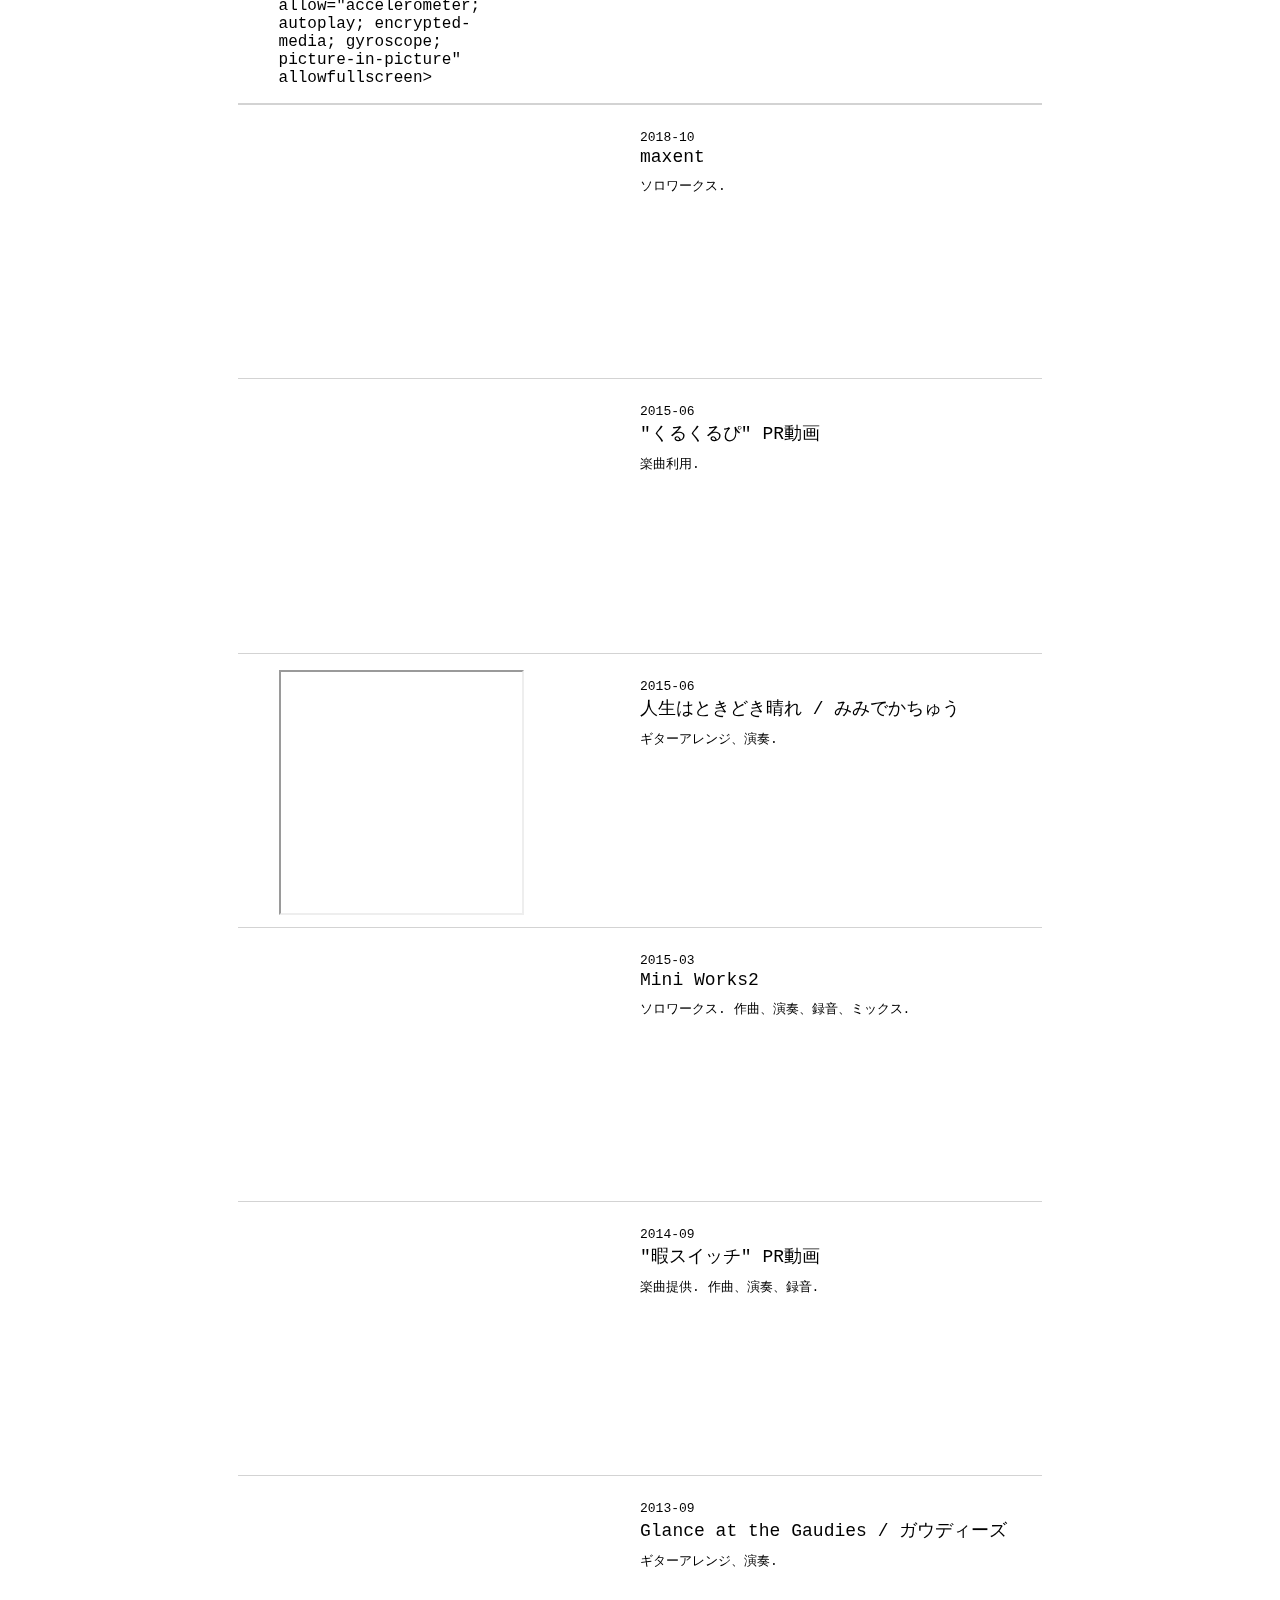
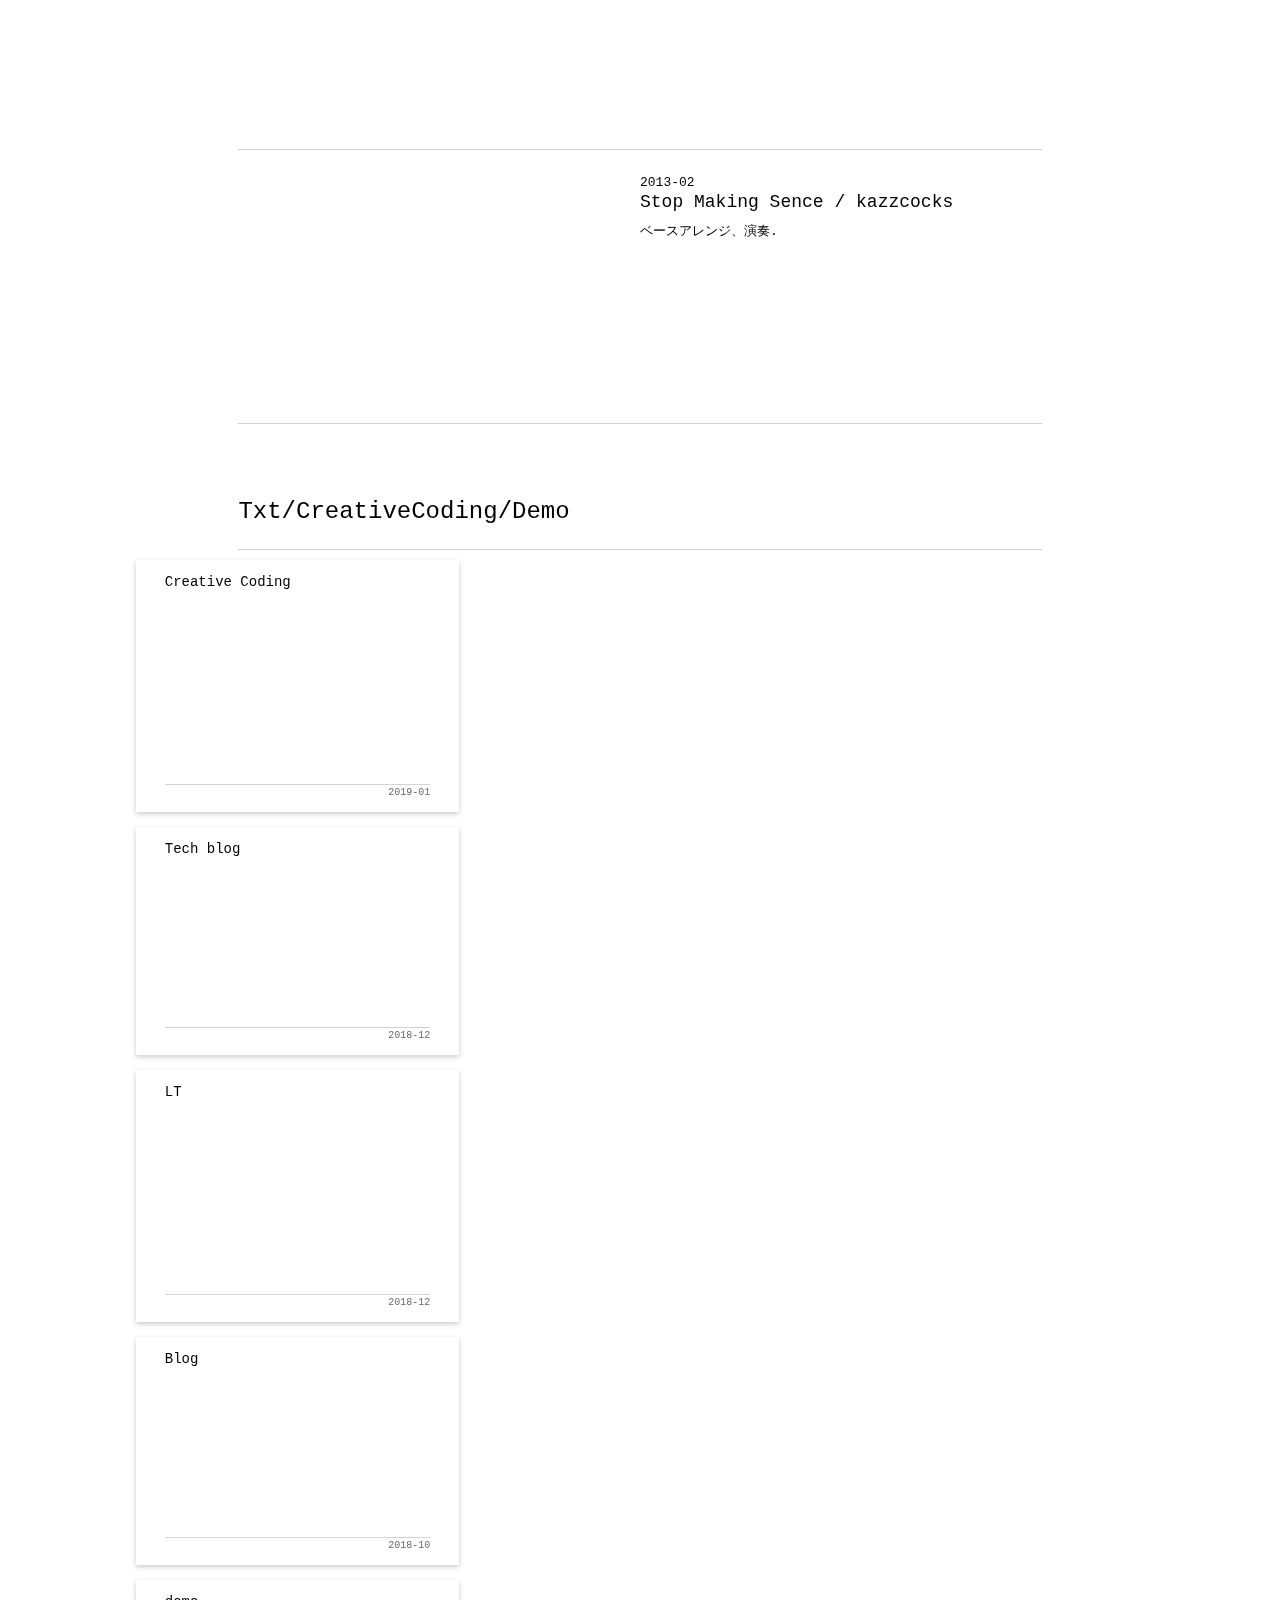
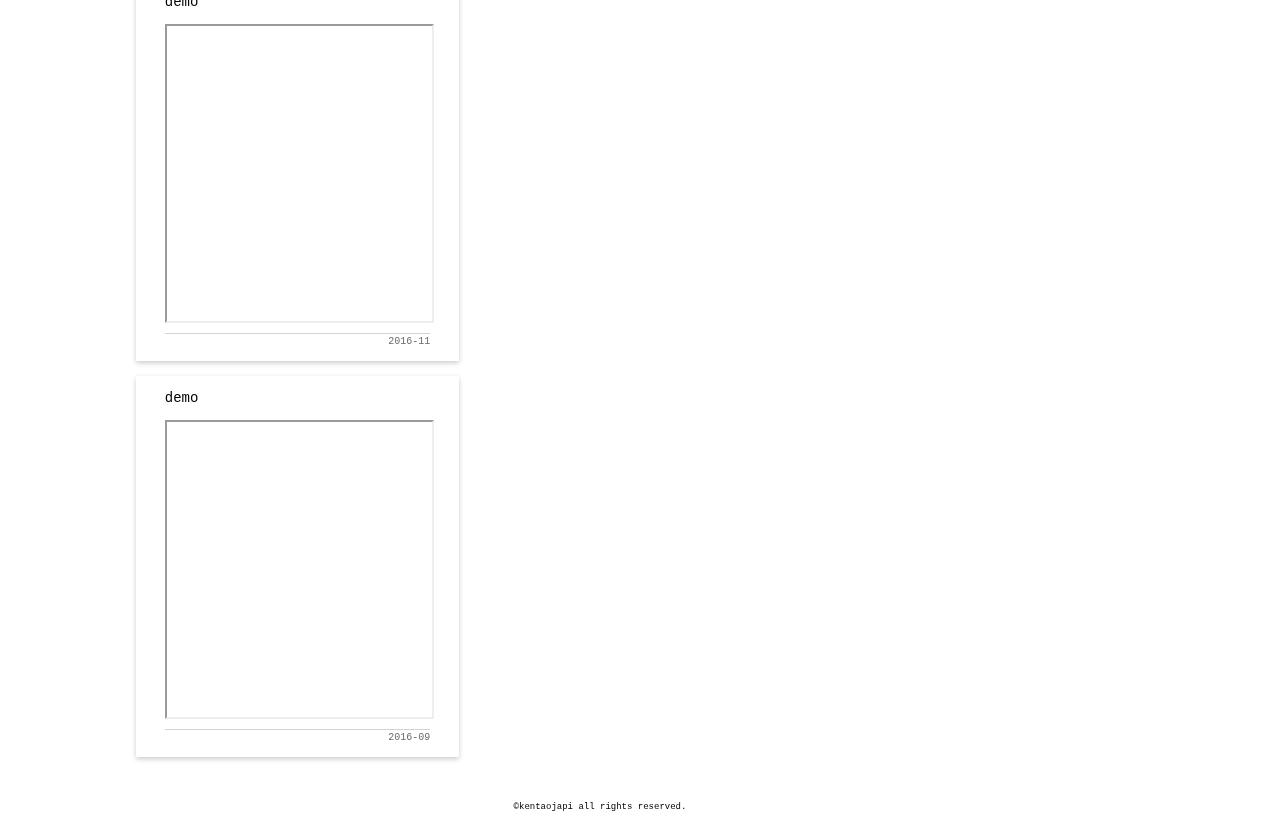
==== commit f64f831d: "change Youtube URL" ====
--- a/index.html
+++ b/index.html
@@ -50,7 +50,7 @@
 
 				<hr class ='border'>
 				<div class="works-img">
-					<iframe class="content" src="https://www.youtube.com/embed/LkdWpjIDULM" frameborder="0" allow="accelerometer; autoplay; encrypted-media; gyroscope; picture-in-picture" allowfullscreen></iframe>
+					<iframe class="content" src=<iframe width="560" height="315" src="https://www.youtube.com/embed/qaXSfFQXQ5c" frameborder="0" allow="accelerometer; autoplay; encrypted-media; gyroscope; picture-in-picture" allowfullscreen></iframe> frameborder="0" allow="accelerometer; autoplay; encrypted-media; gyroscope; picture-in-picture" allowfullscreen></iframe>
 				</div>
 				<div class="works-info">
 					<p class="works-date">2019-03</p>
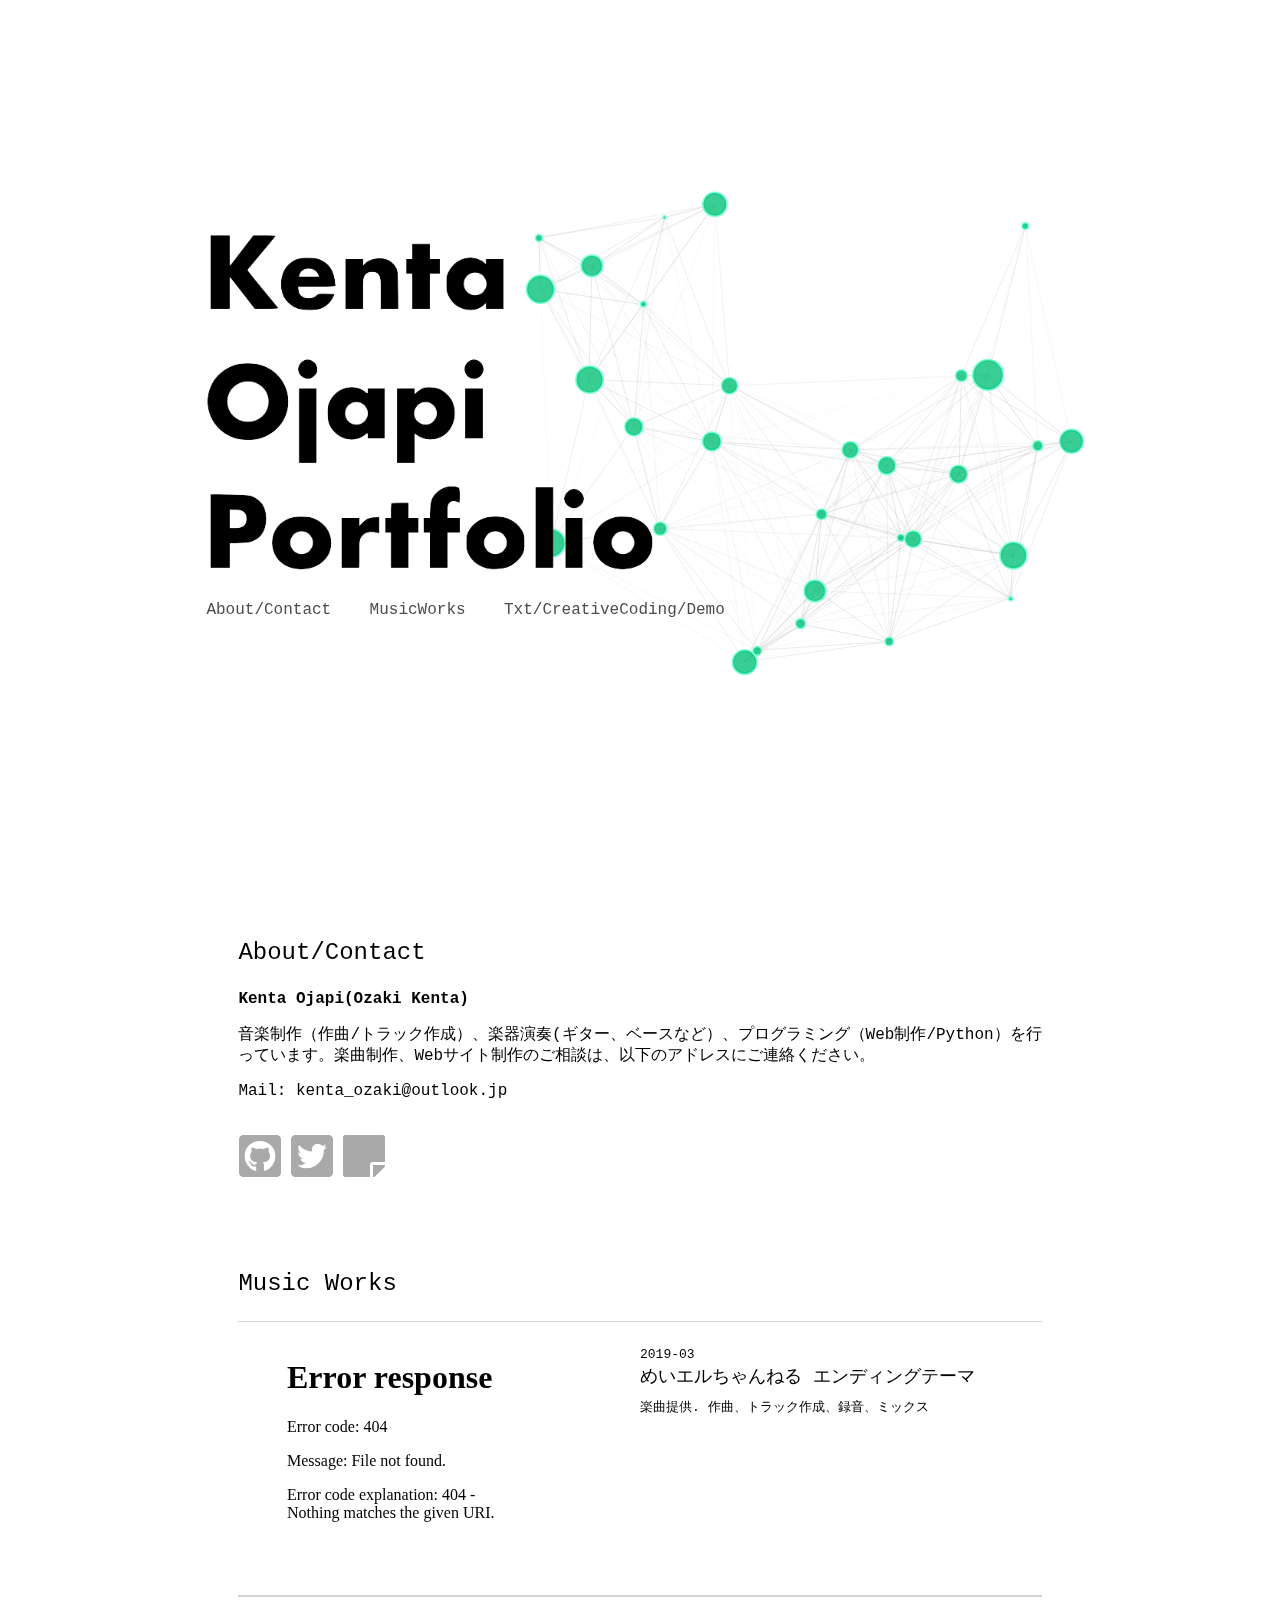
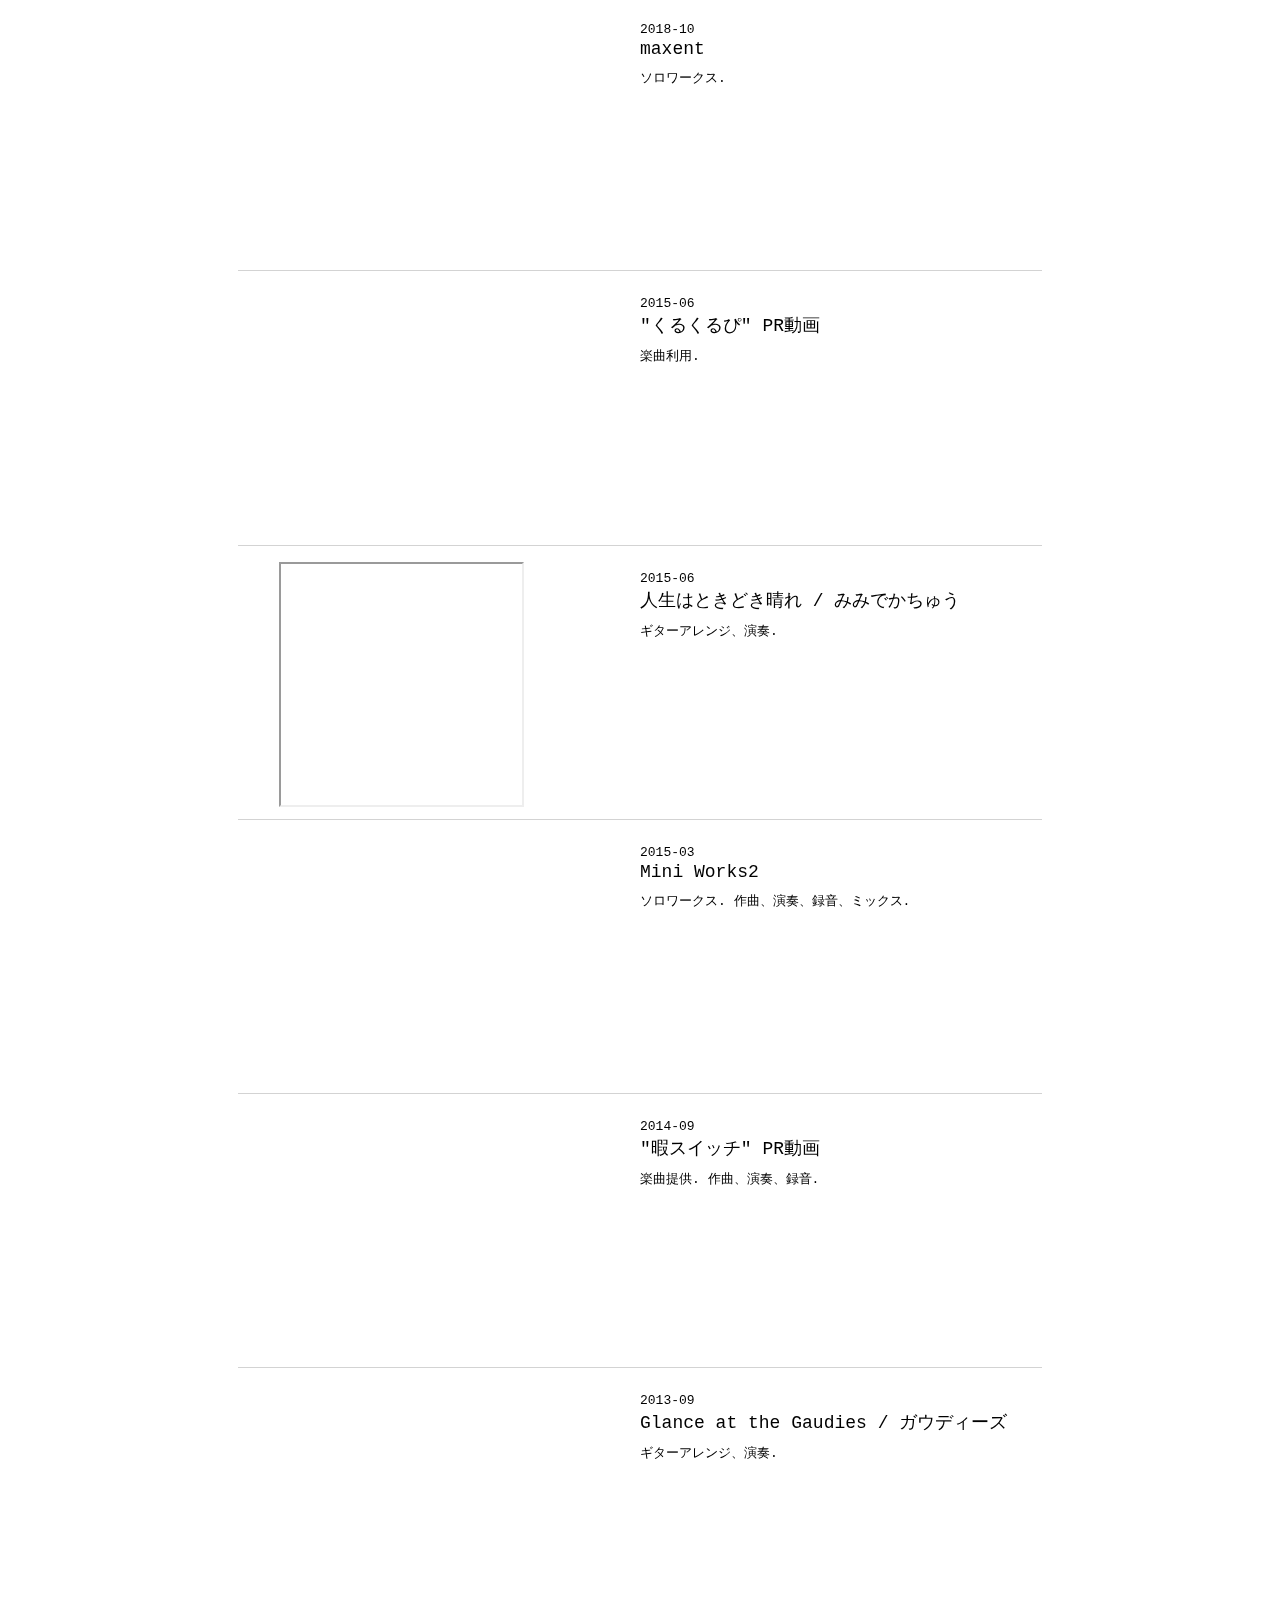
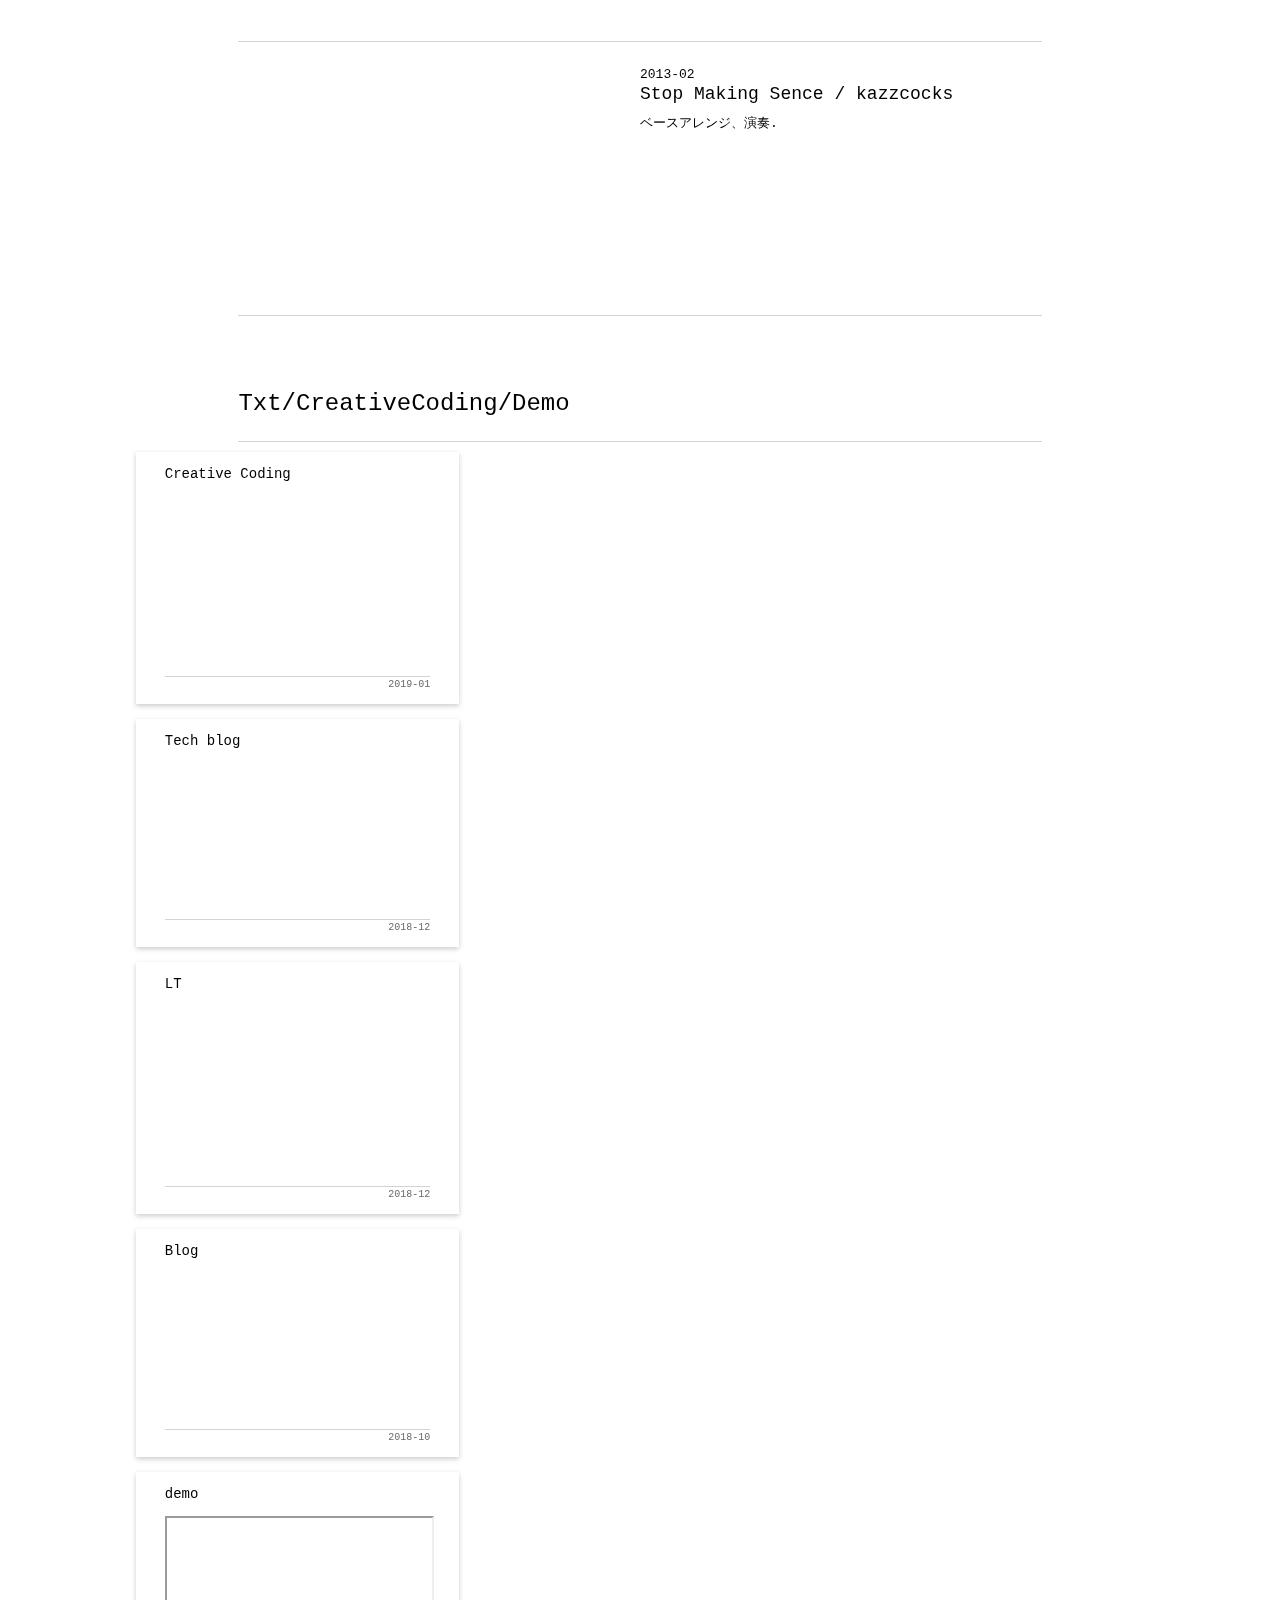
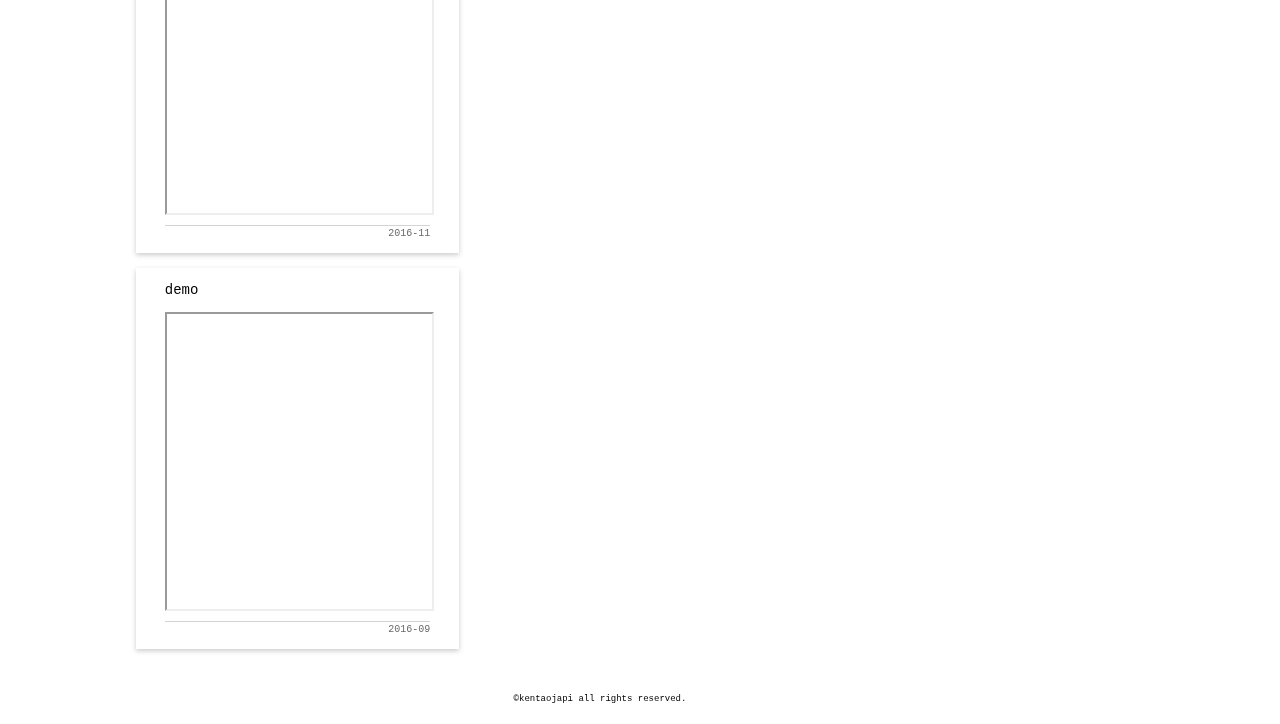
==== commit 9f2a7b0d: "change Youtube URL again" ====
--- a/index.html
+++ b/index.html
@@ -50,7 +50,7 @@
 
 				<hr class ='border'>
 				<div class="works-img">
-					<iframe class="content" src=<iframe width="560" height="315" src="https://www.youtube.com/embed/qaXSfFQXQ5c" frameborder="0" allow="accelerometer; autoplay; encrypted-media; gyroscope; picture-in-picture" allowfullscreen></iframe> frameborder="0" allow="accelerometer; autoplay; encrypted-media; gyroscope; picture-in-picture" allowfullscreen></iframe>
+					<iframe class="content" src=<iframe width="560" height="315" src="https://www.youtube.com/embed/qaXSfFQXQ5c" frameborder="0" allow="accelerometer; autoplay; encrypted-media; gyroscope; picture-in-picture" allowfullscreen></iframe>
 				</div>
 				<div class="works-info">
 					<p class="works-date">2019-03</p>
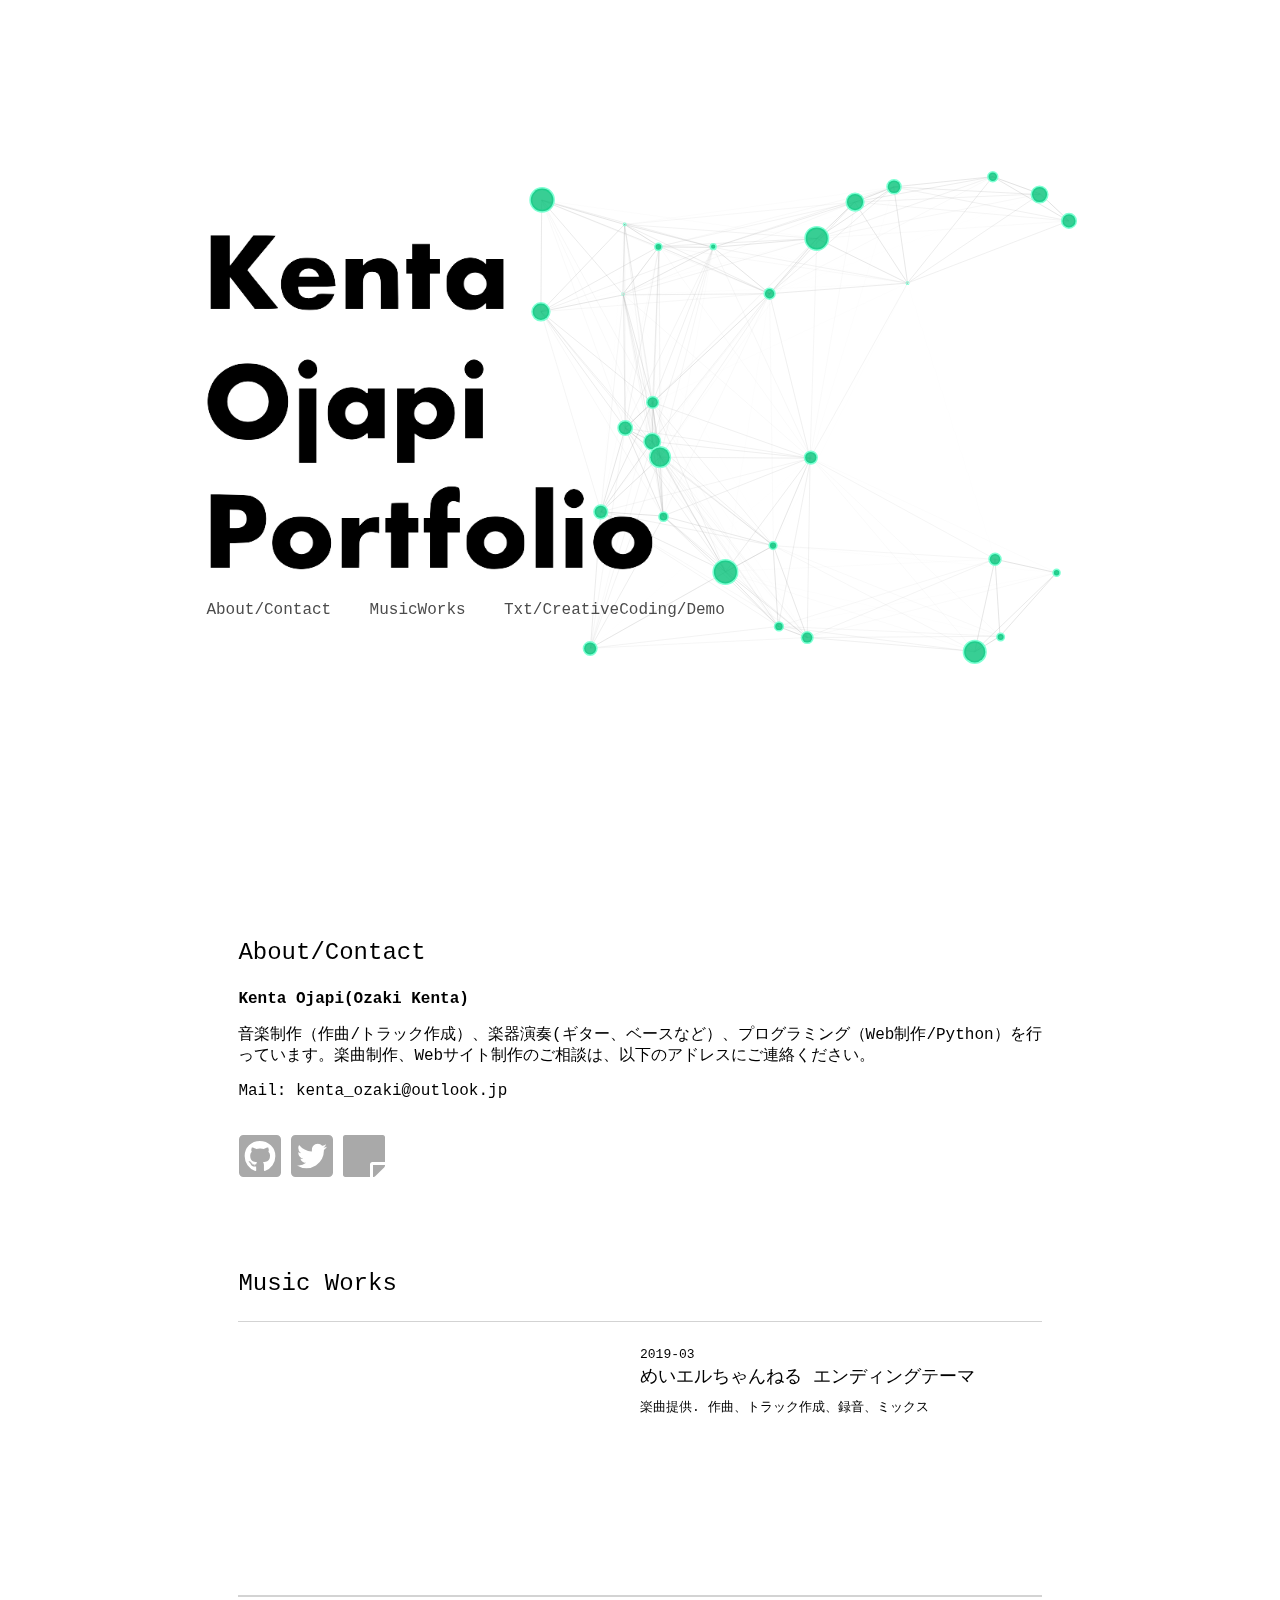
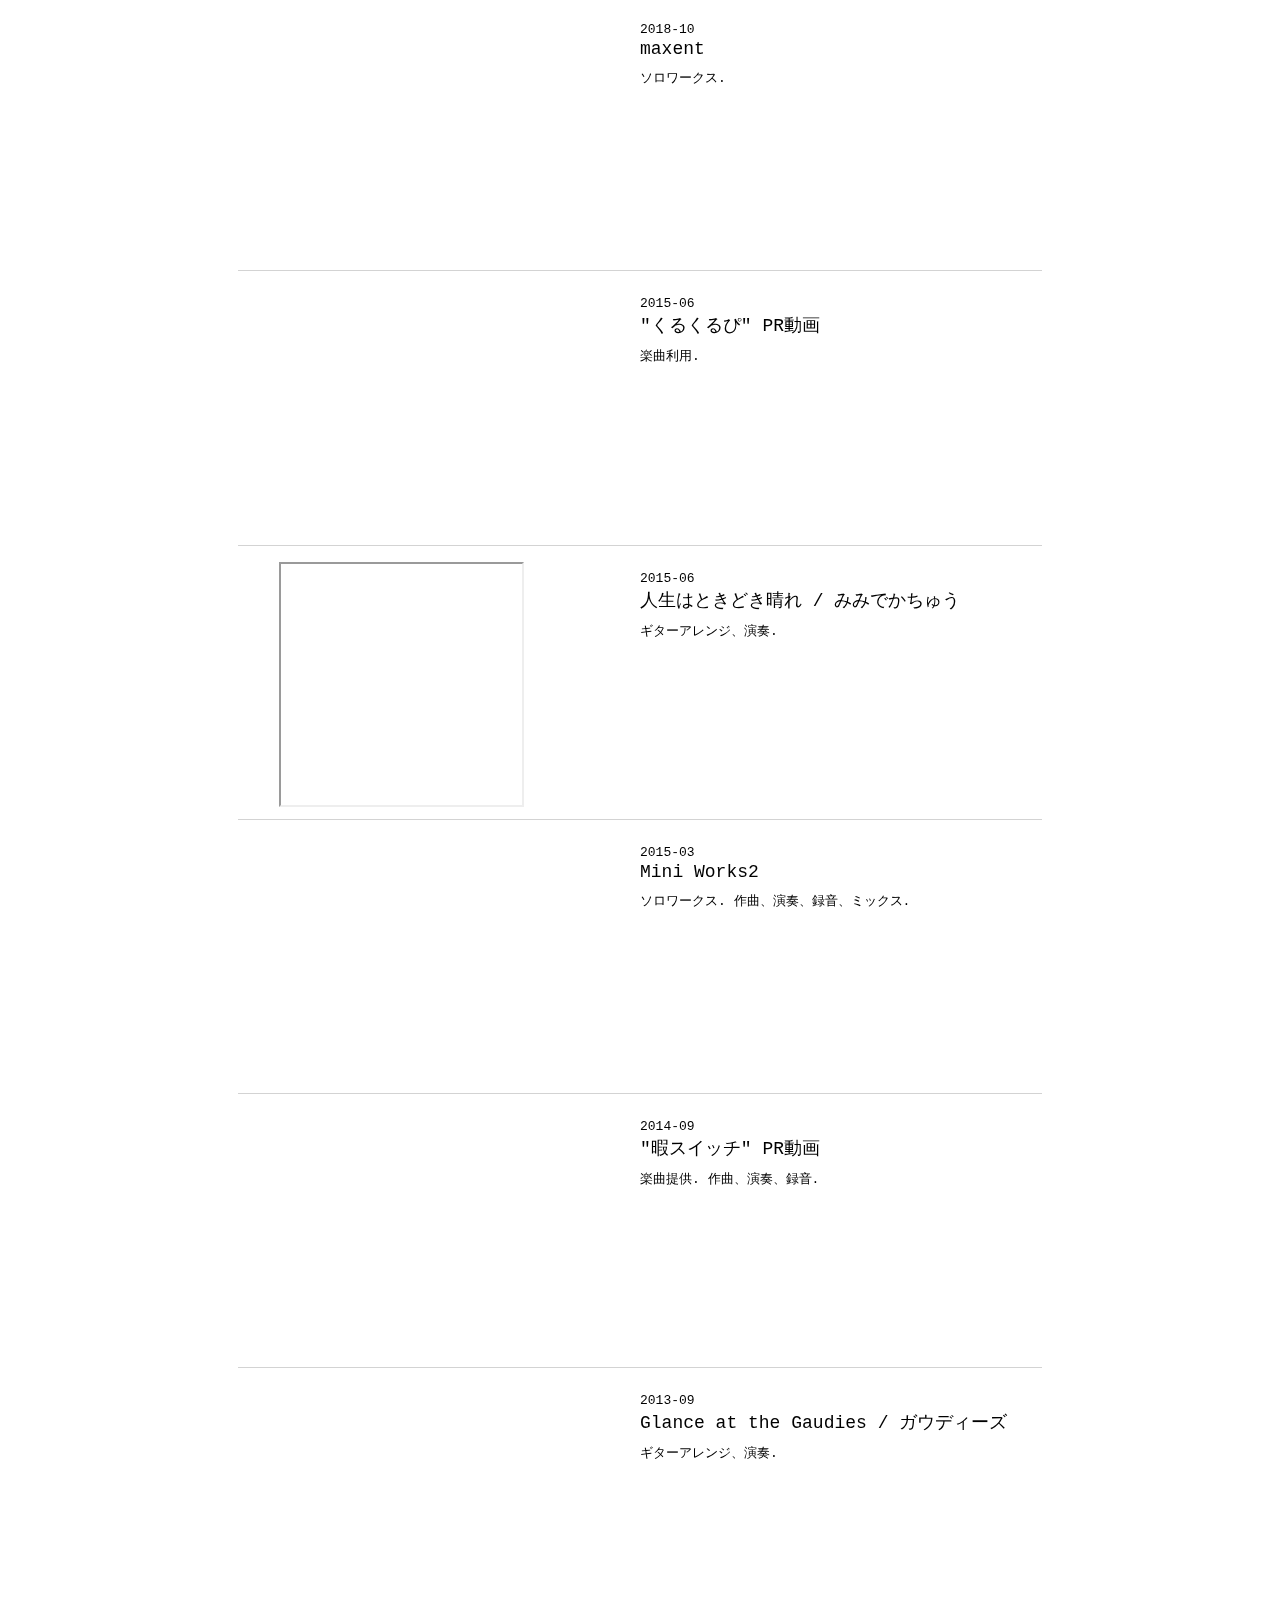
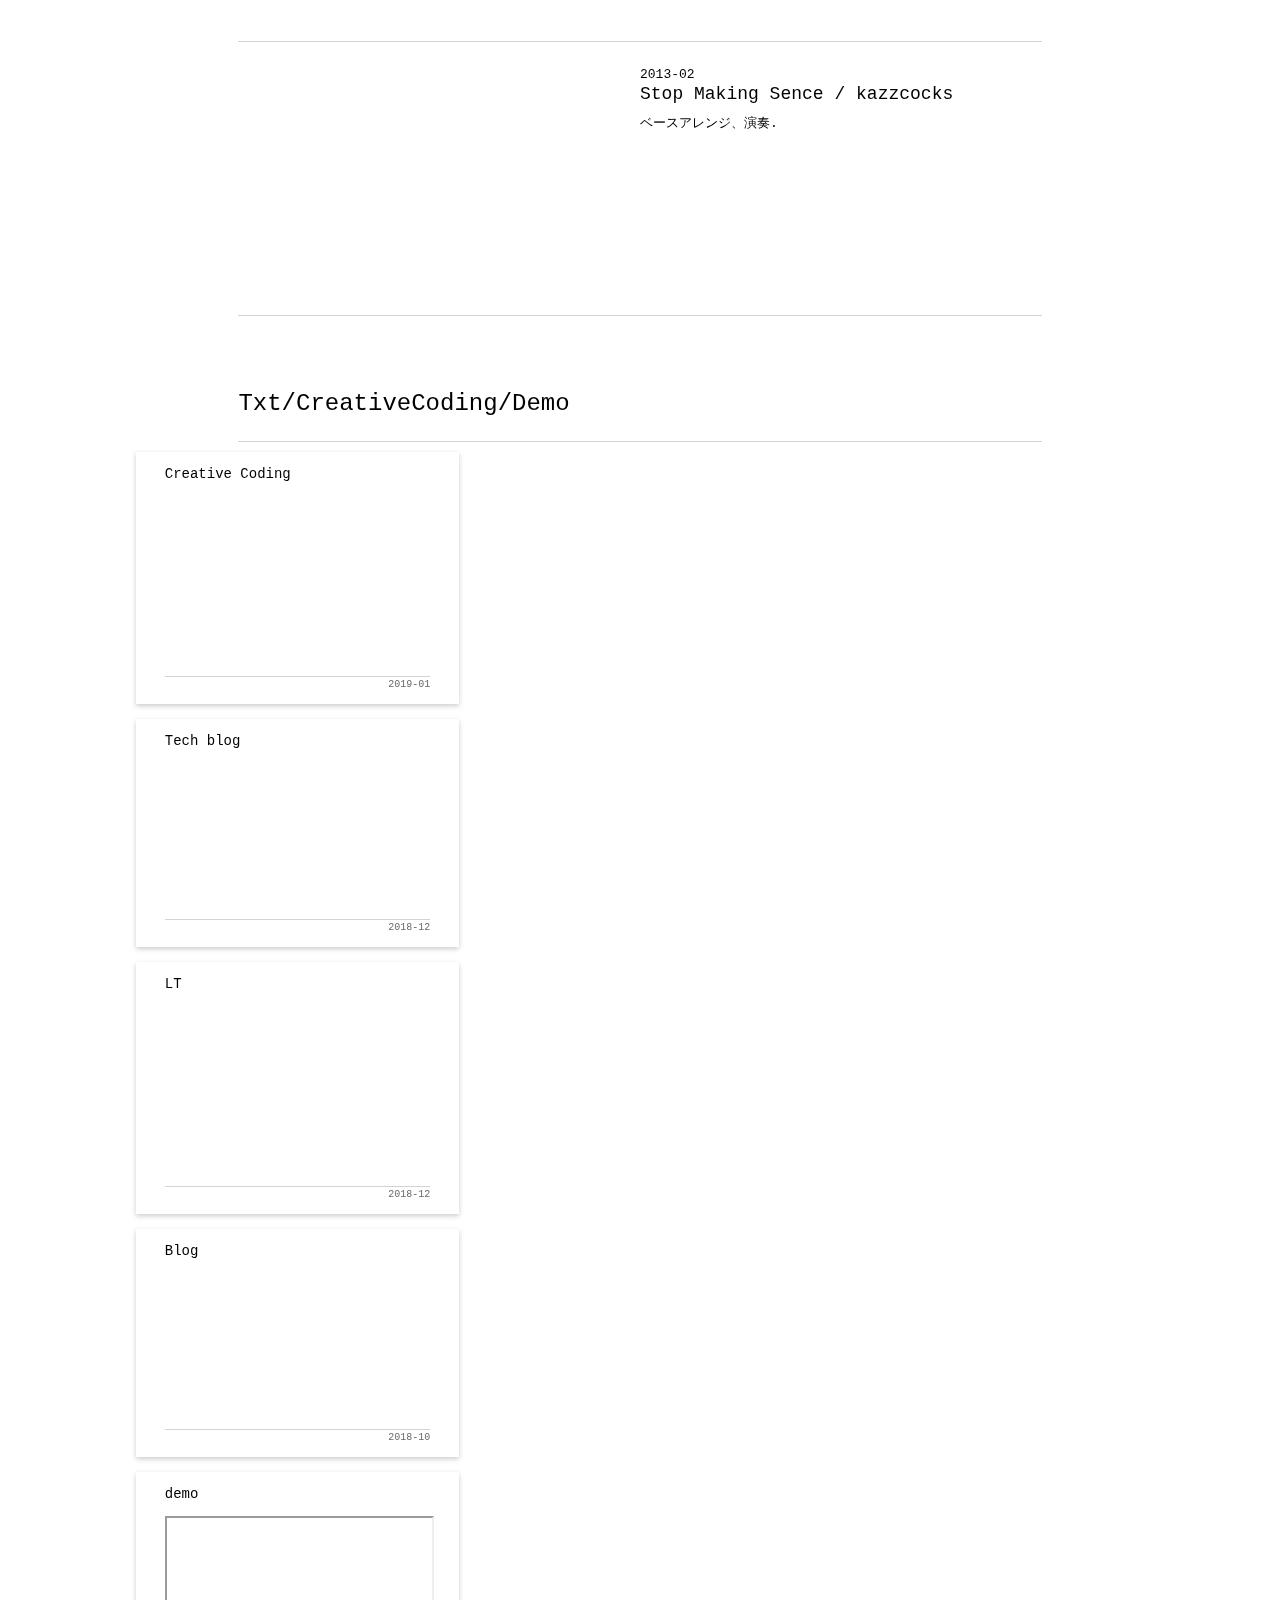
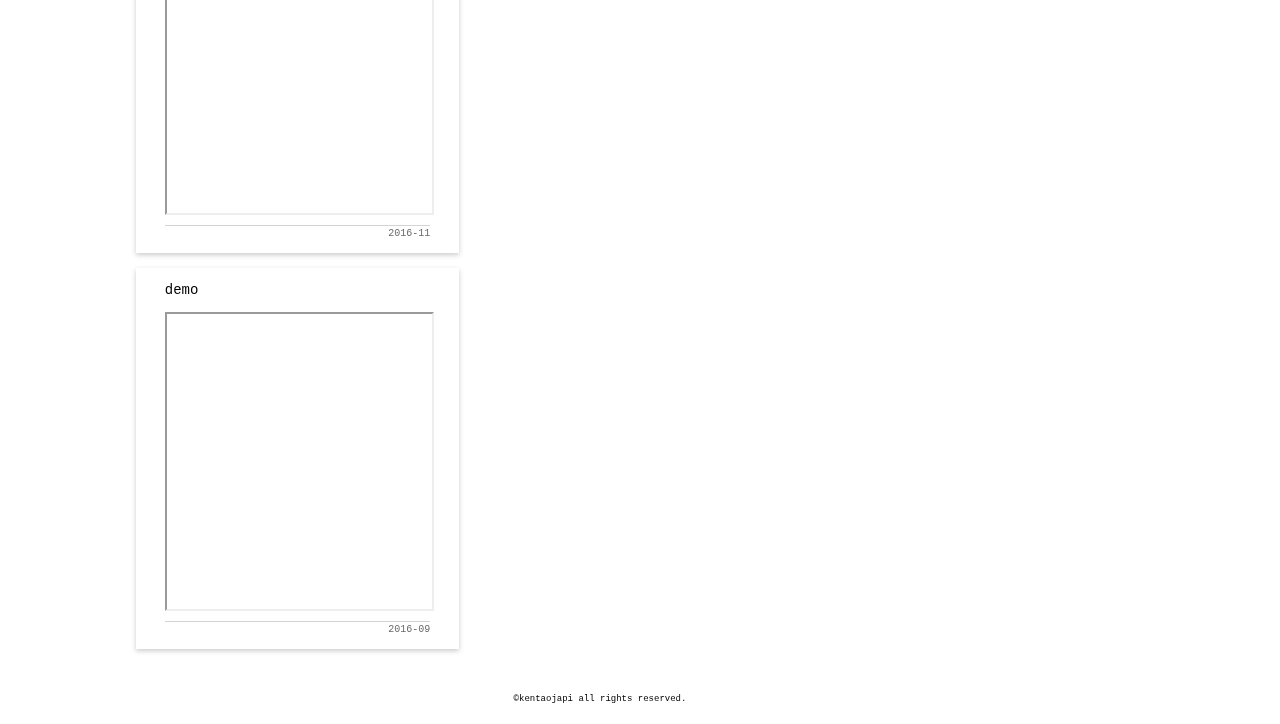
==== commit 28614133: "change Youtube URL again" ====
--- a/index.html
+++ b/index.html
@@ -50,7 +50,7 @@
 
 				<hr class ='border'>
 				<div class="works-img">
-					<iframe class="content" src=<iframe width="560" height="315" src="https://www.youtube.com/embed/qaXSfFQXQ5c" frameborder="0" allow="accelerometer; autoplay; encrypted-media; gyroscope; picture-in-picture" allowfullscreen></iframe>
+					<iframe class="content" src="https://www.youtube.com/embed/qaXSfFQXQ5c" frameborder="0" allow="accelerometer; autoplay; encrypted-media; gyroscope; picture-in-picture" allowfullscreen></iframe>
 				</div>
 				<div class="works-info">
 					<p class="works-date">2019-03</p>
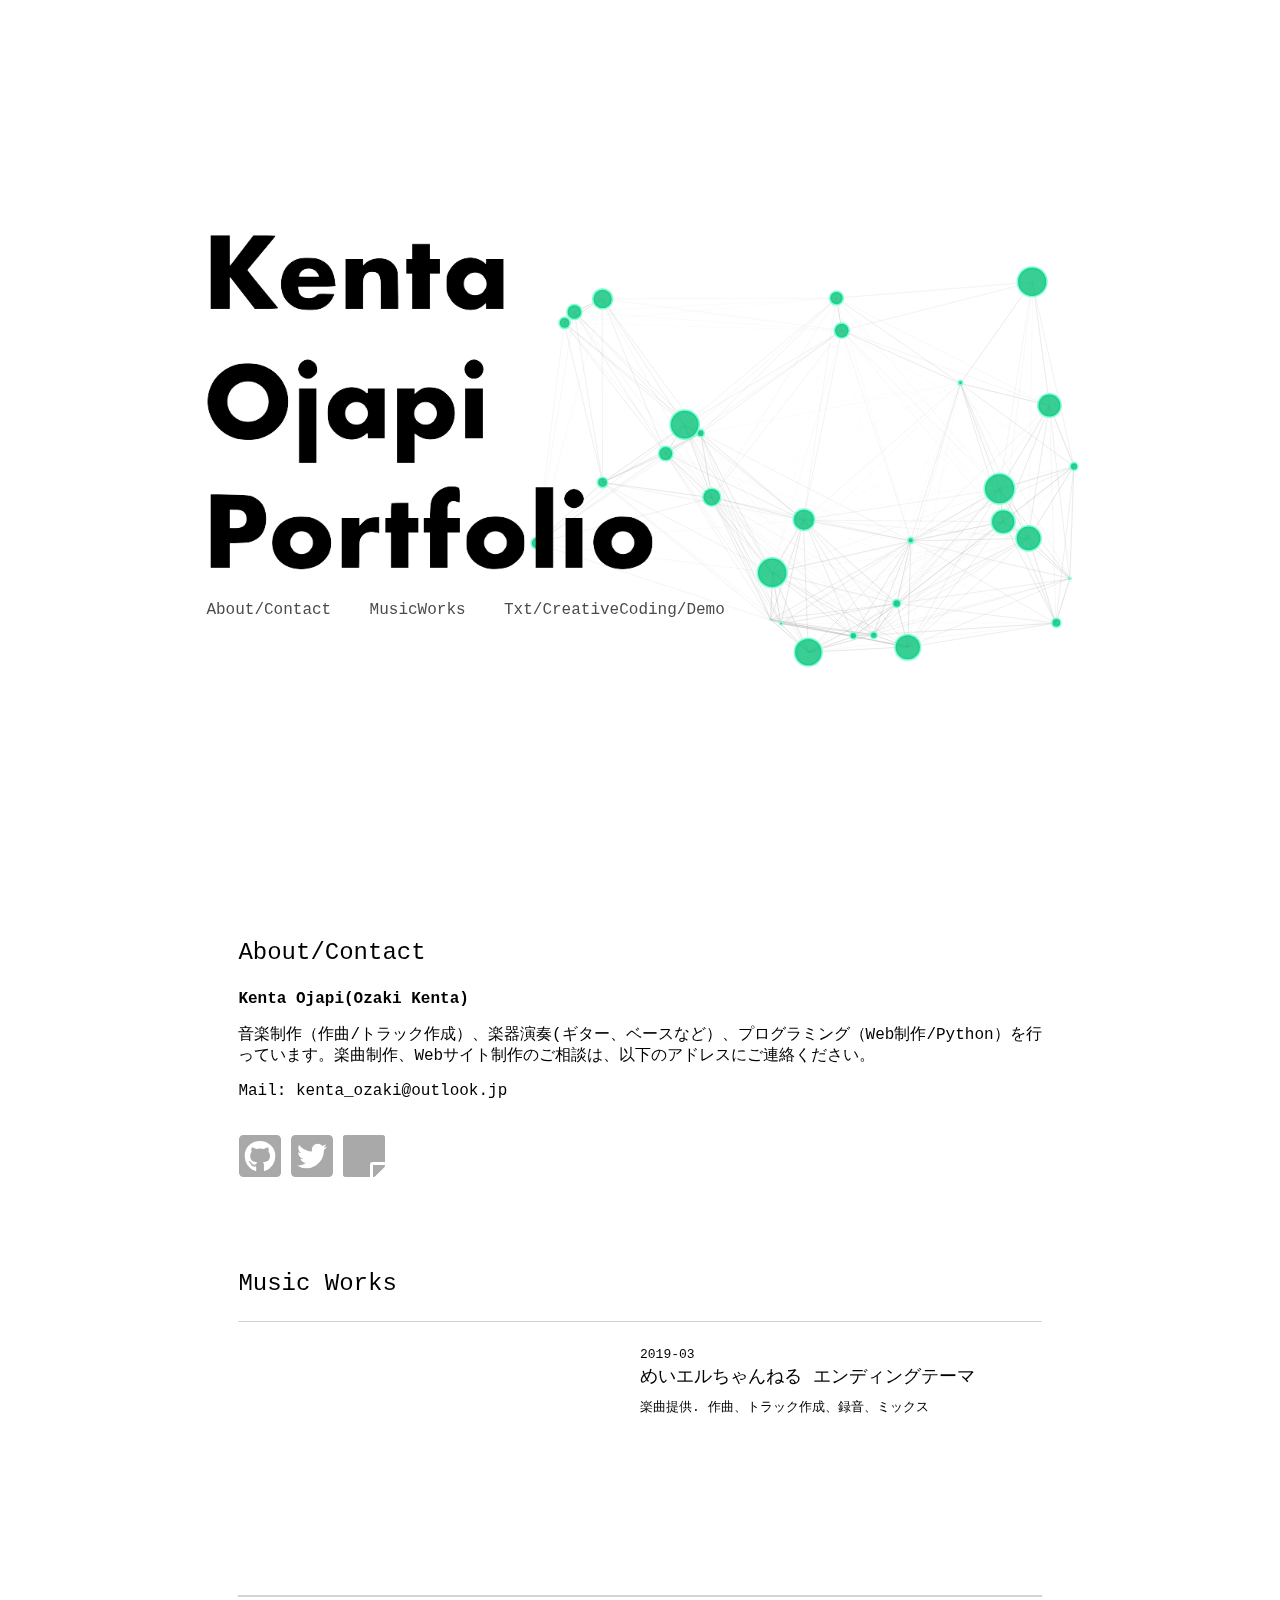
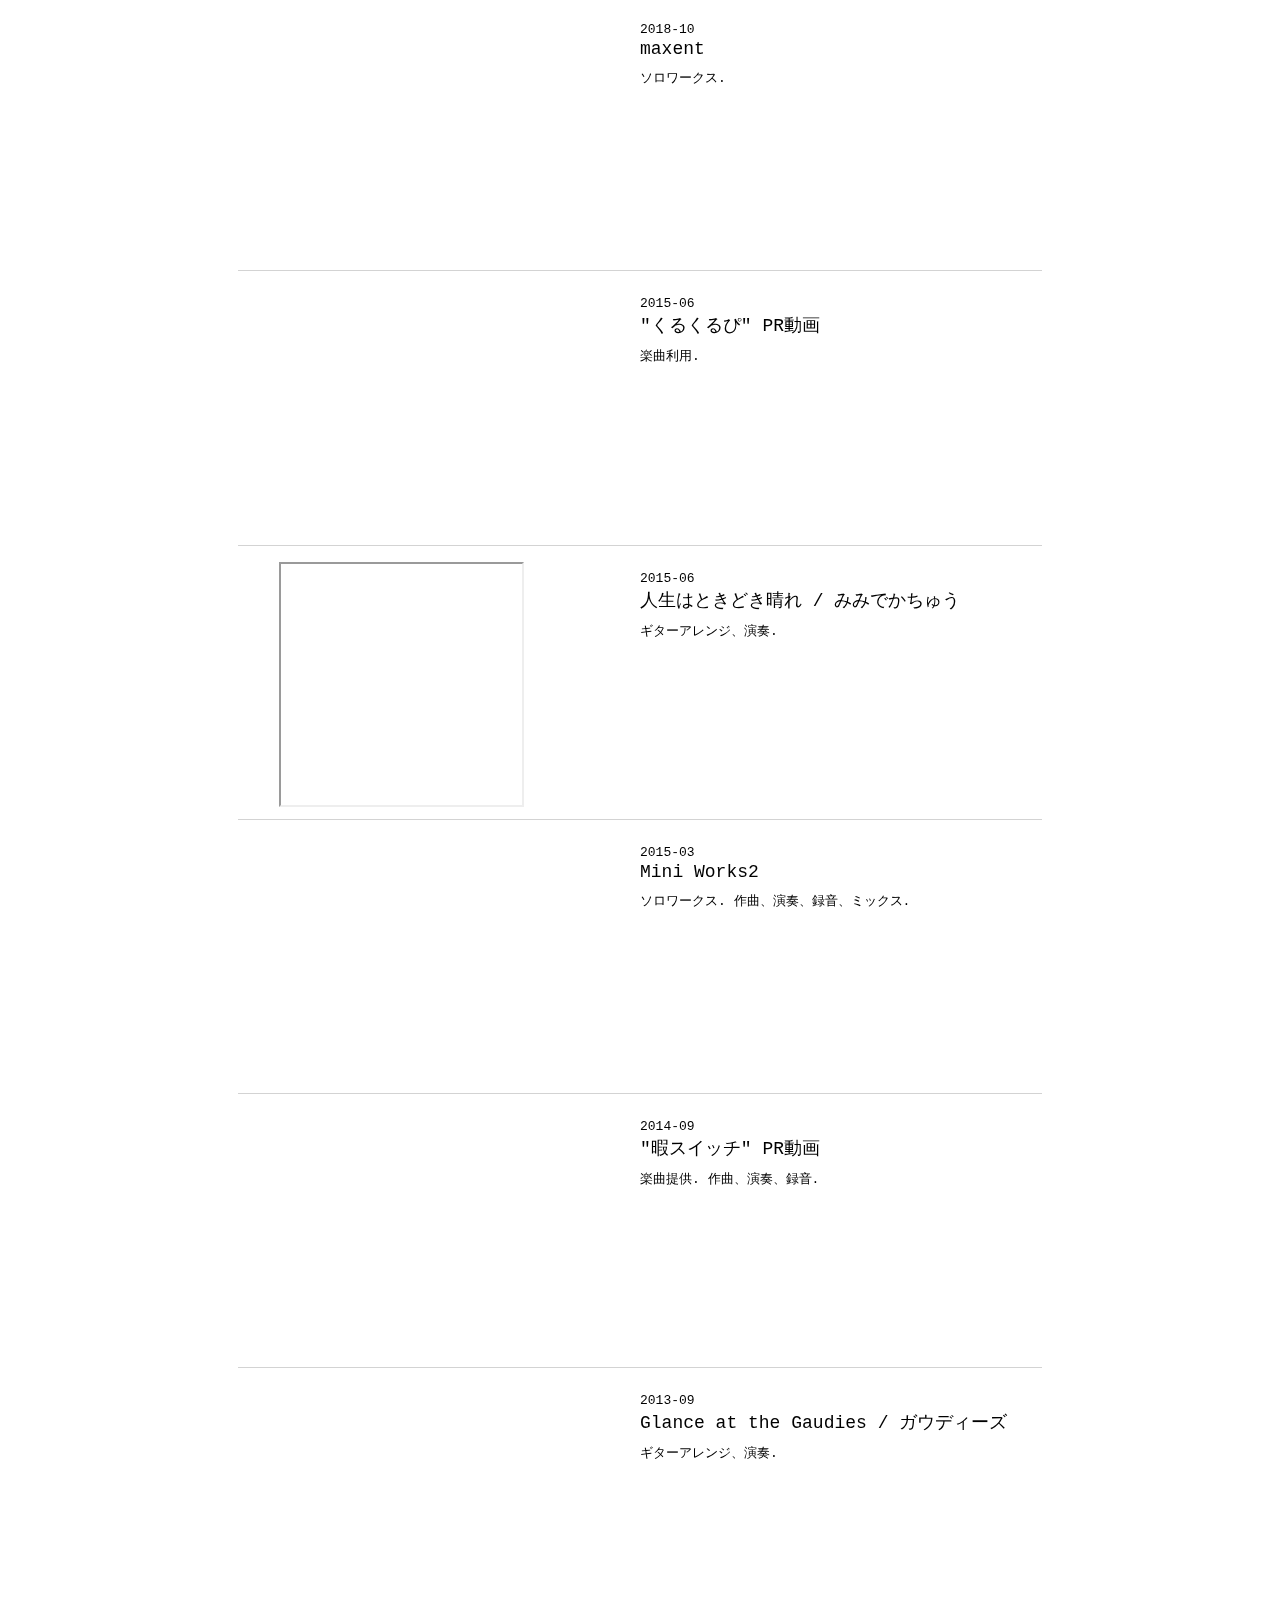
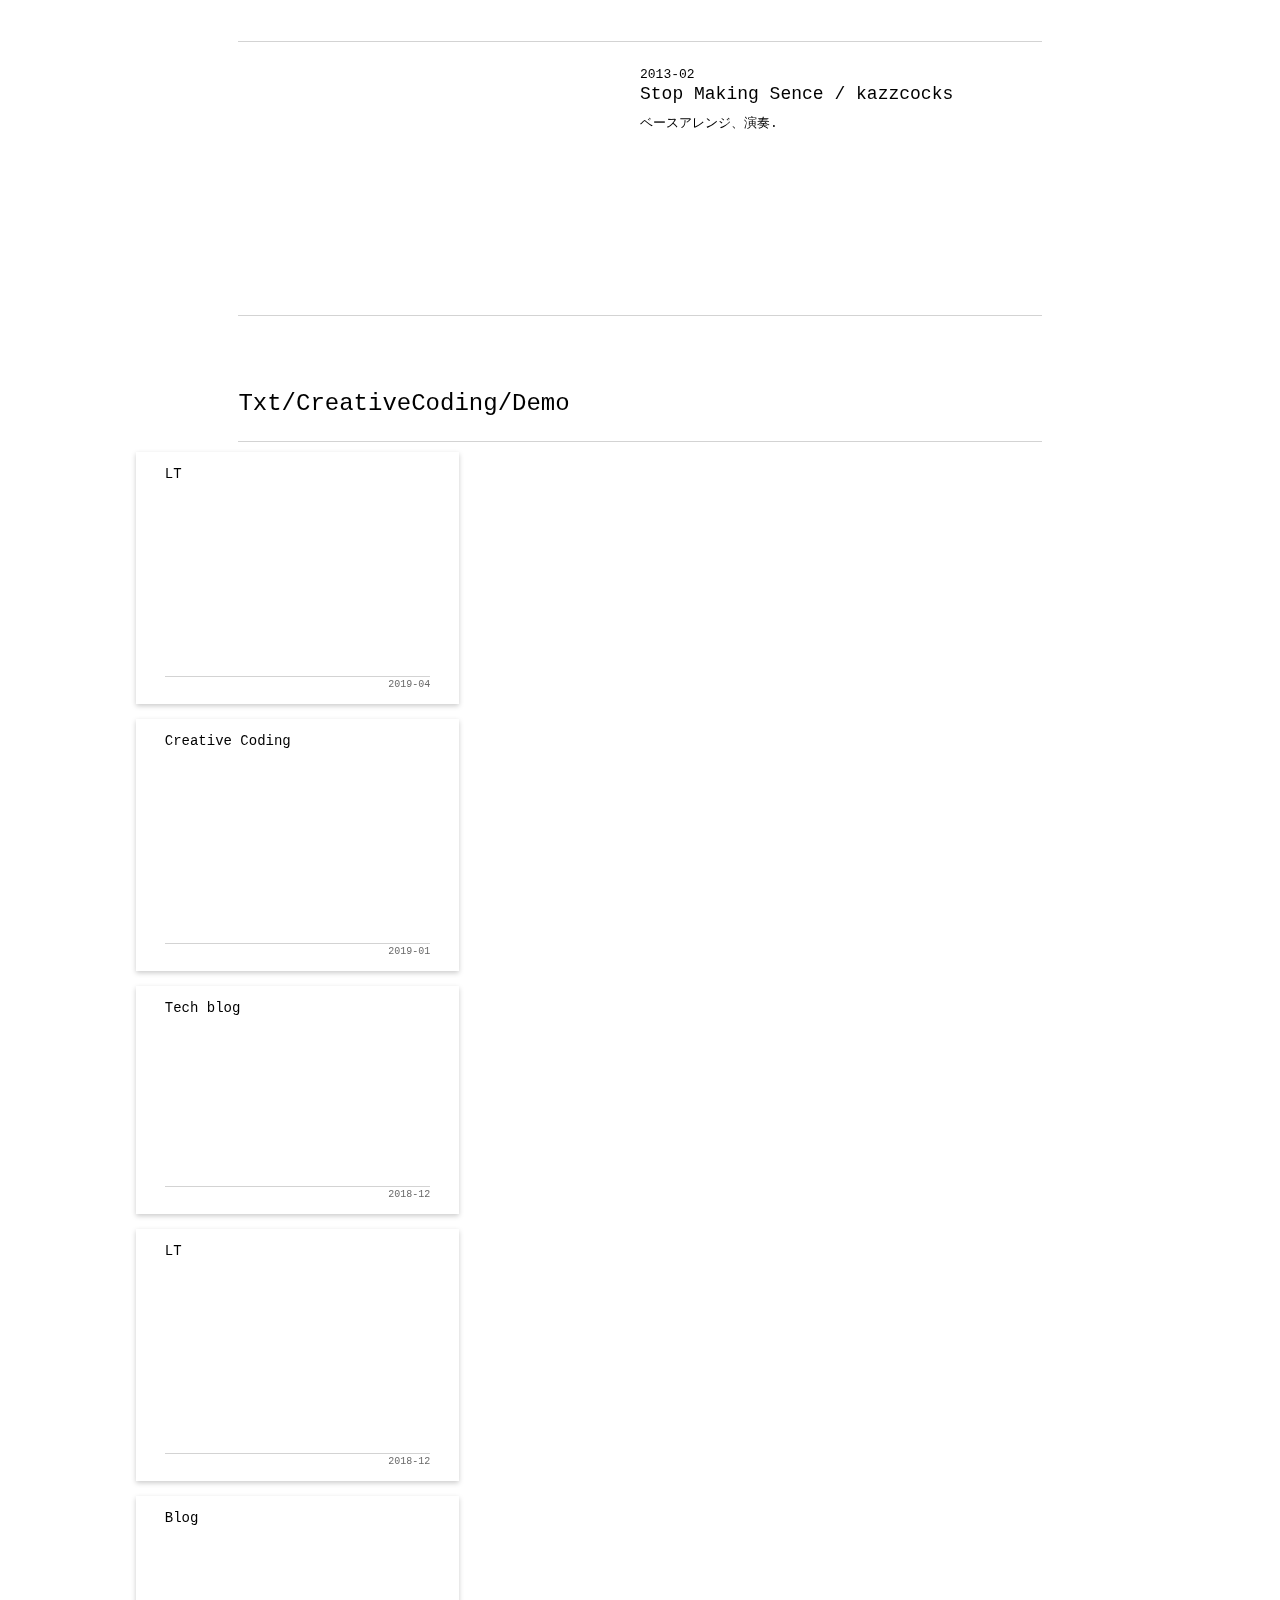
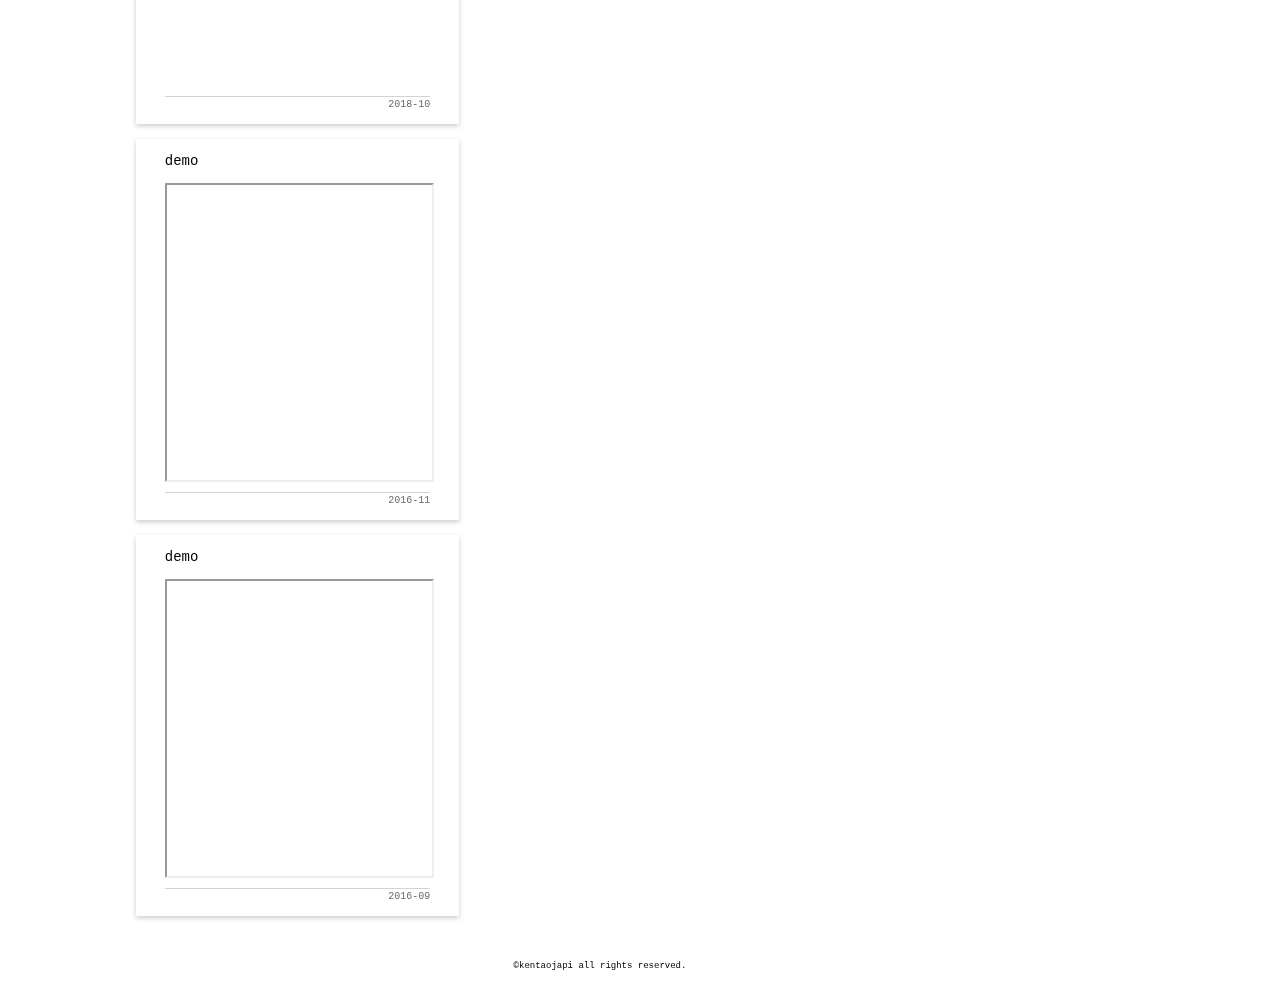
==== commit 5bd4203f: "add slideshare about container" ====
--- a/index.html
+++ b/index.html
@@ -137,8 +137,17 @@
 
 		<!-- Txt/CreativeCoding/Demo -->
 		<div class="grid-container">
-		 <div class="grid">
-
+
+		 <div class="grid">
+			 <p class="grid-type">LT</p>
+			 <div class="grid-media">
+			 <iframe class="content" src="https://www.slideshare.net/slideshow/embed_code/key/2lMM4Bo0rT9RaU" frameborder="0" scrolling="no" allowfullscreen> </iframe>
+			 </div>
+			 <hr class="grid-hr">
+			 <p class="grid-date">2019-04</p>
+		 </div>
+
+		 <div class="grid">
 			 <p class="grid-type">Creative Coding</p>
 			 <div class="grid-media">
 			 <iframe class="content" src="https://www.youtube.com/embed/WjlPPFBmAp4" frameborder="0" allow="accelerometer; autoplay; encrypted-media; gyroscope; picture-in-picture" allowfullscreen></iframe>
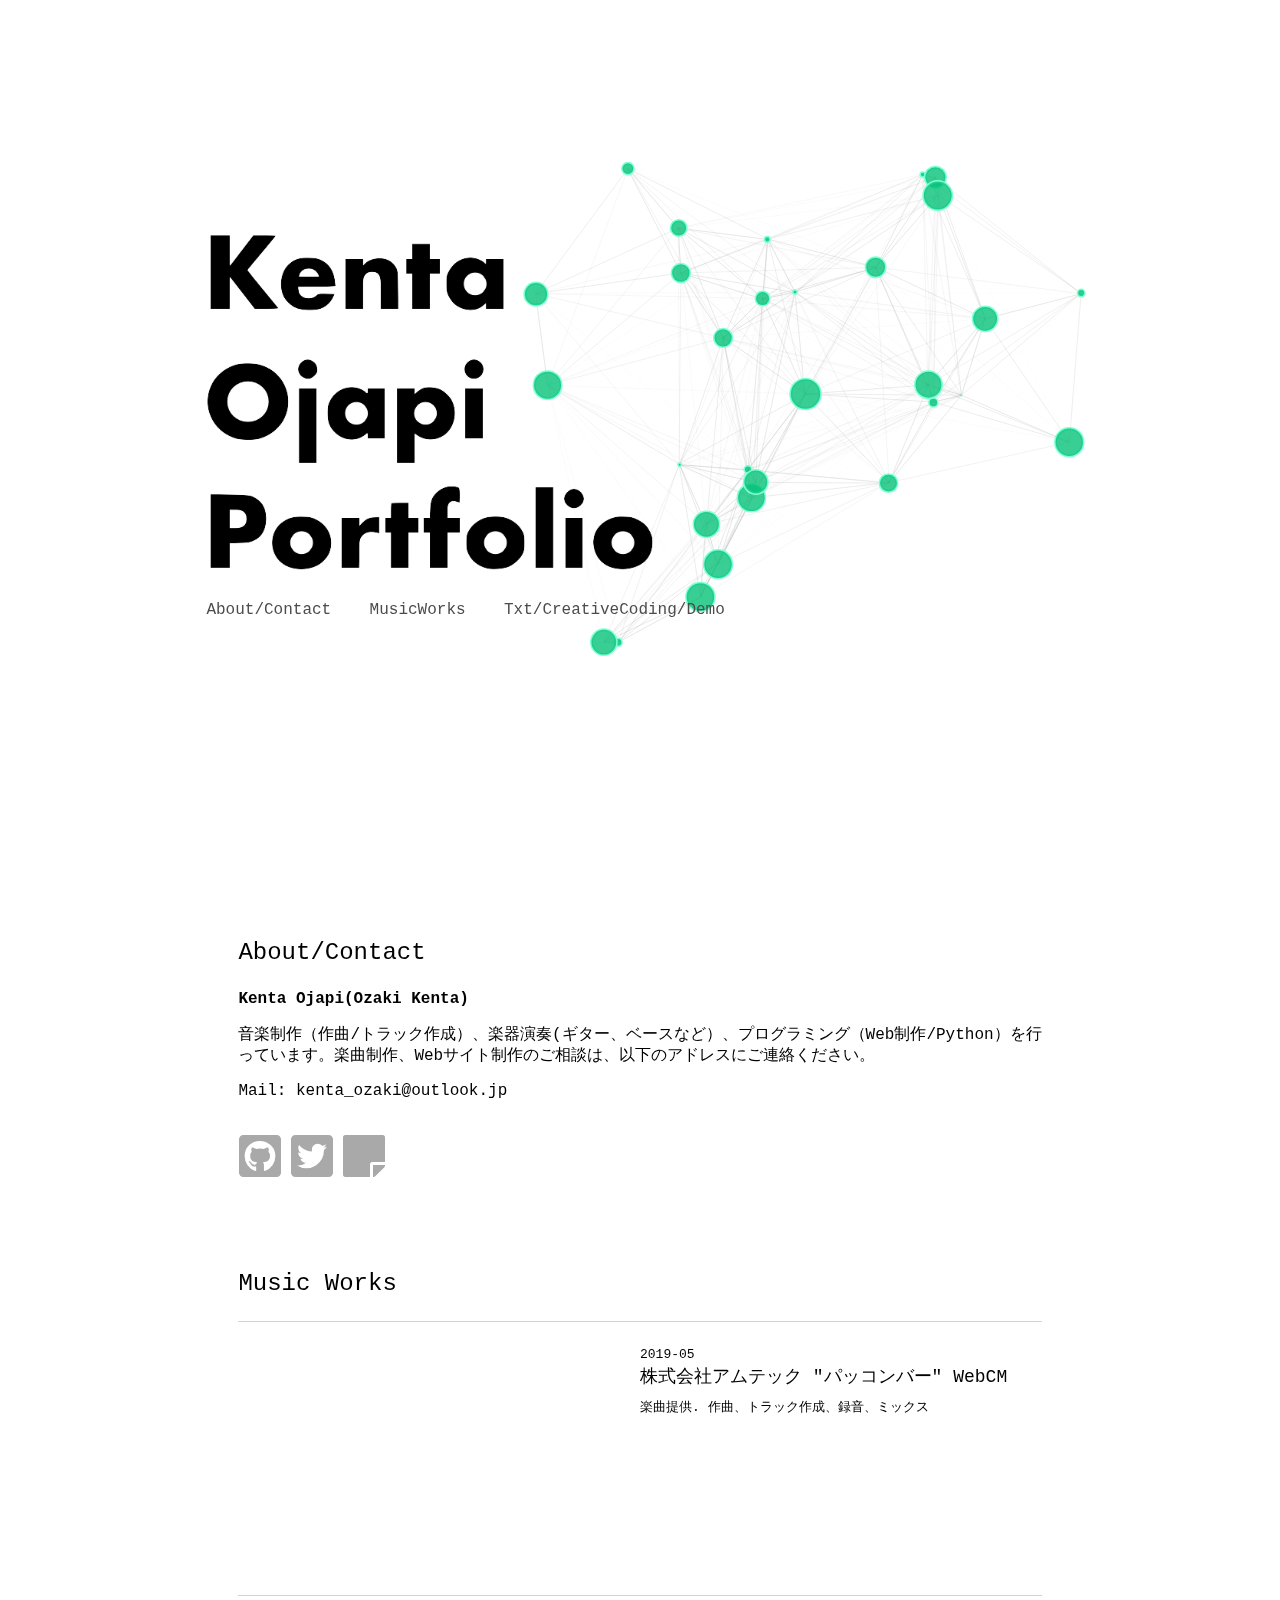
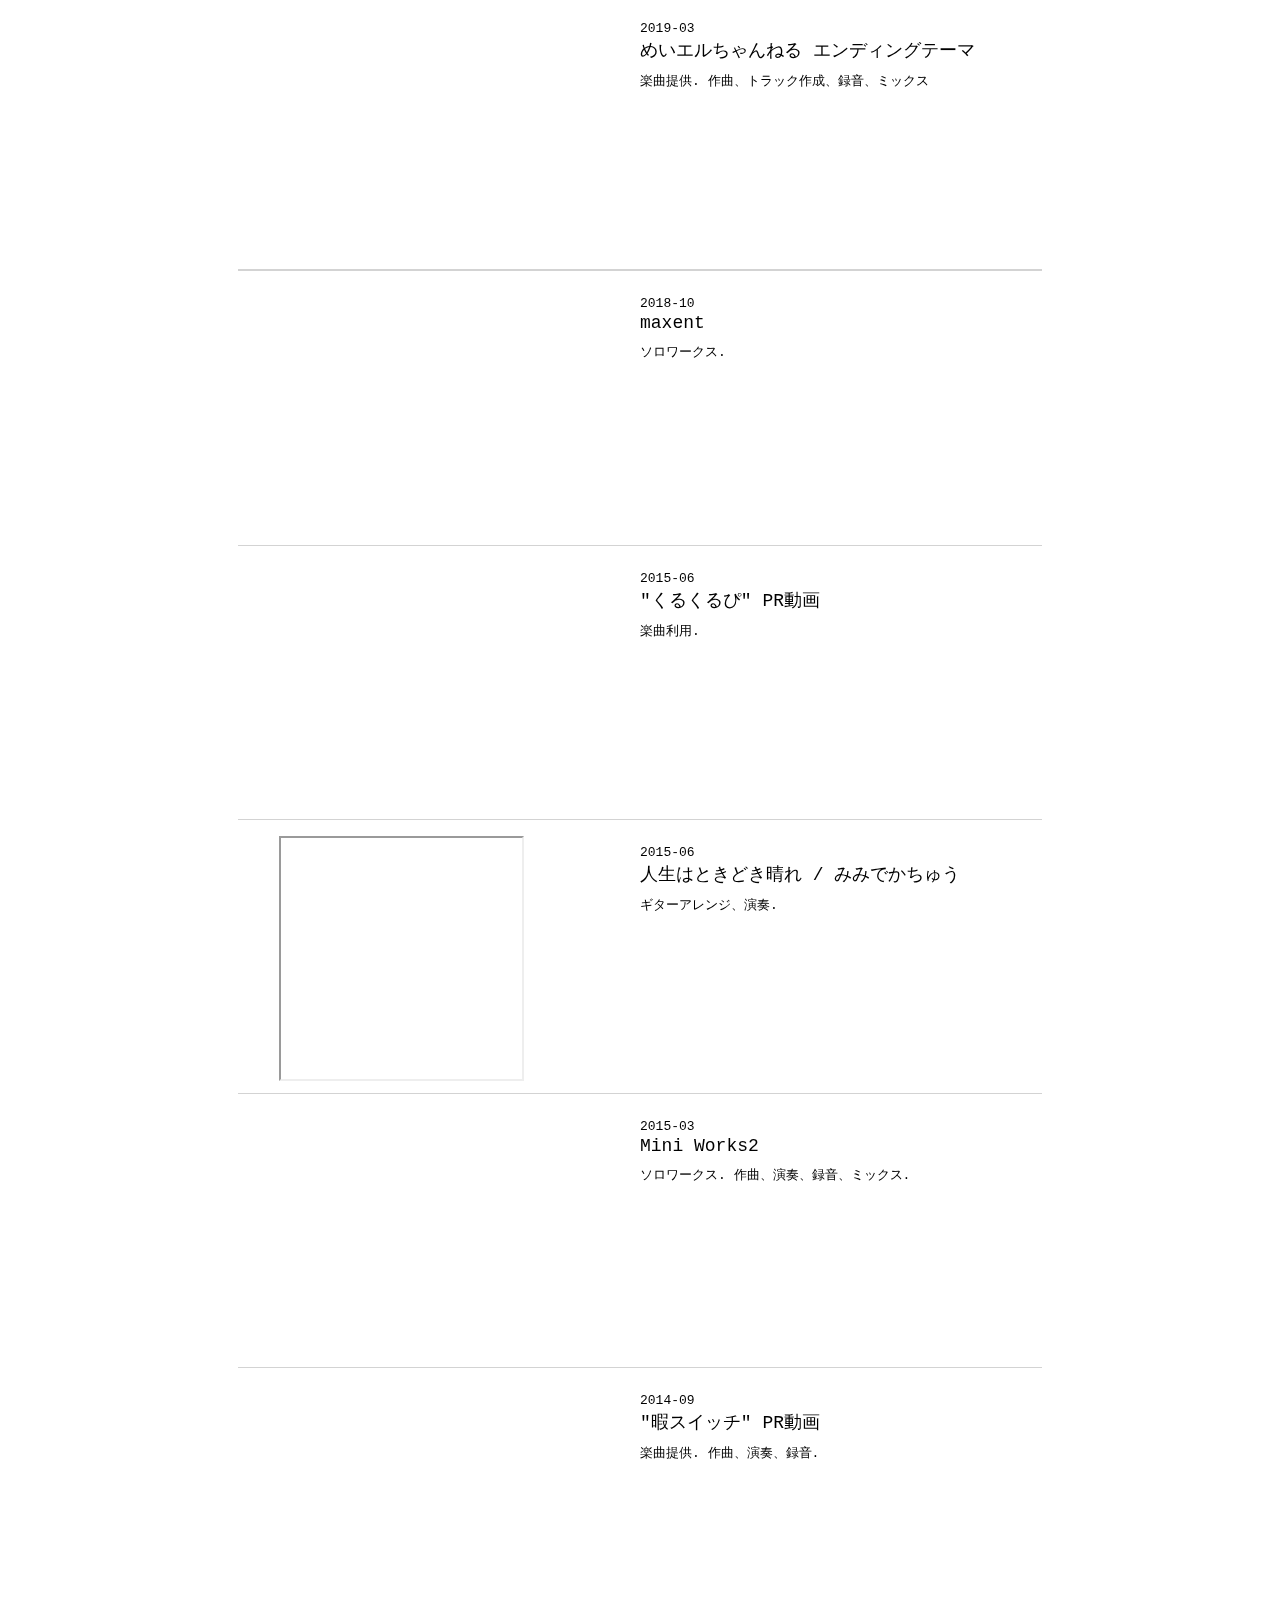
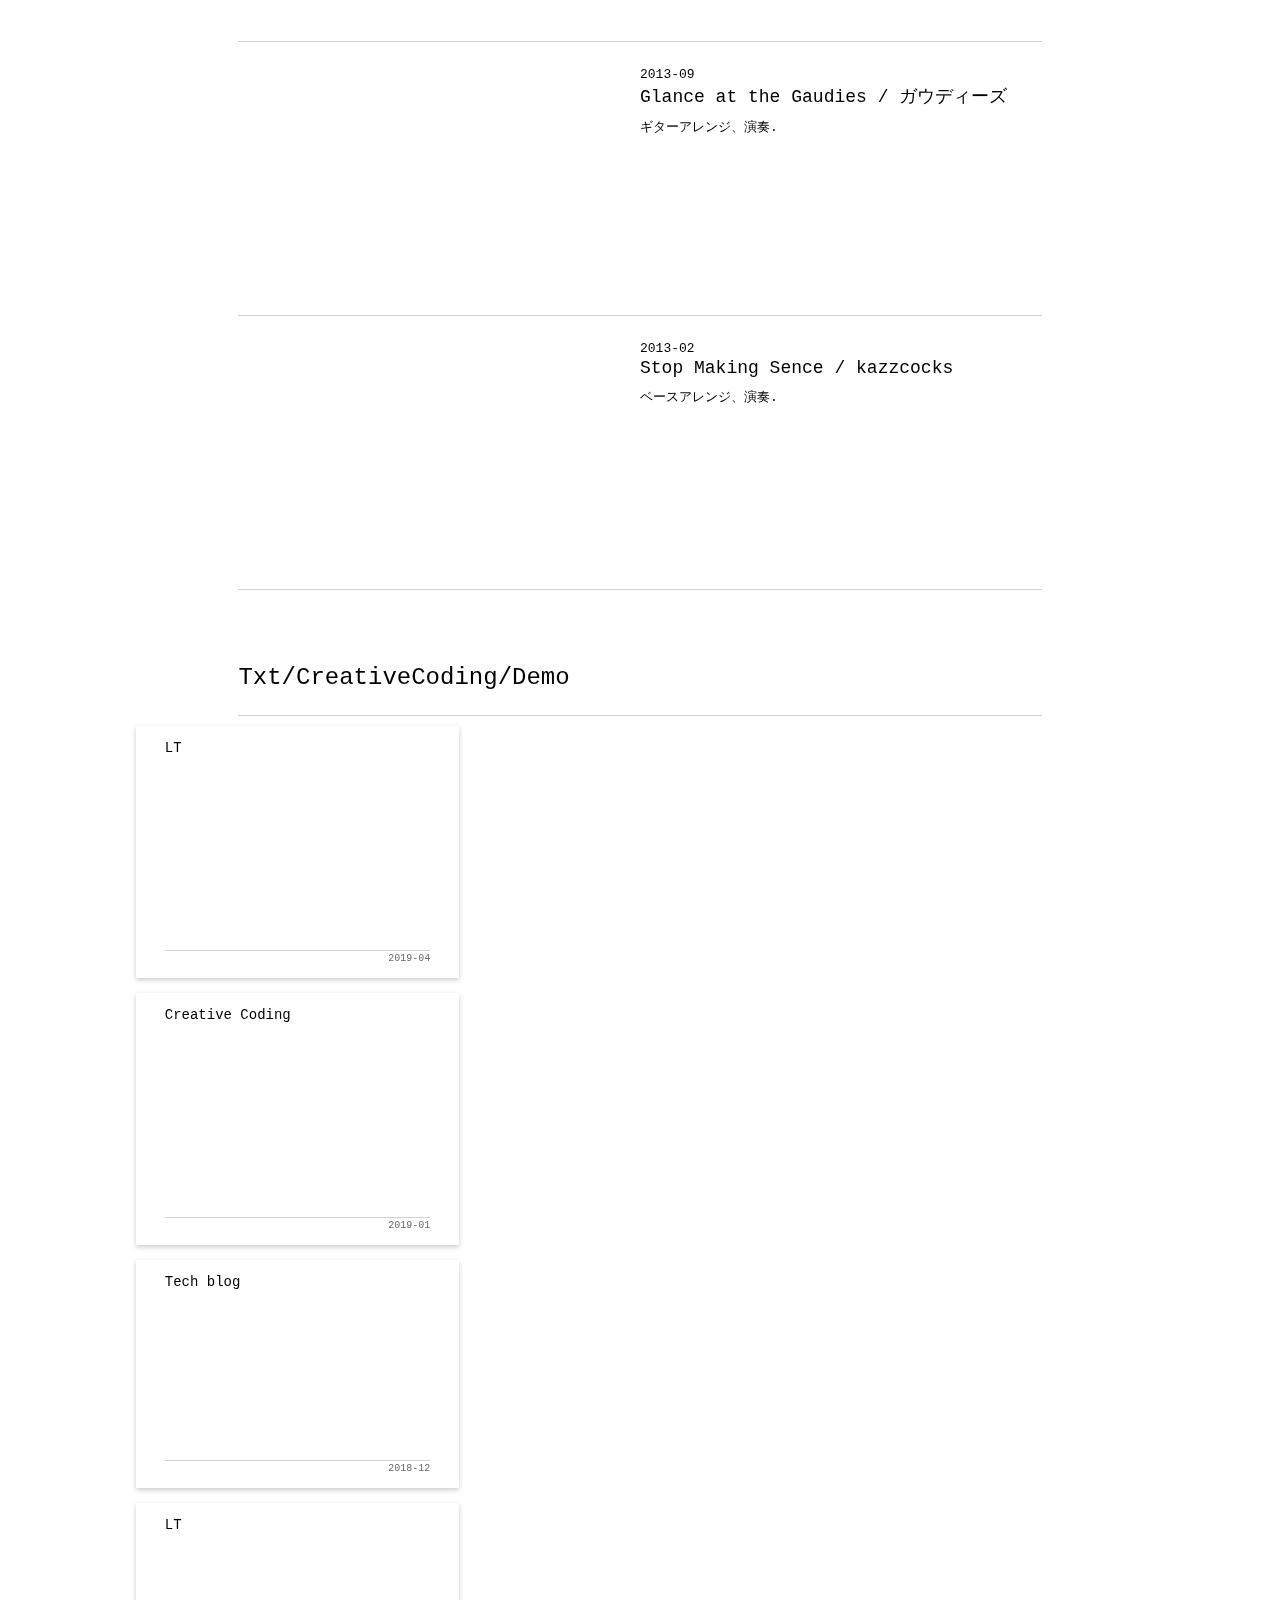
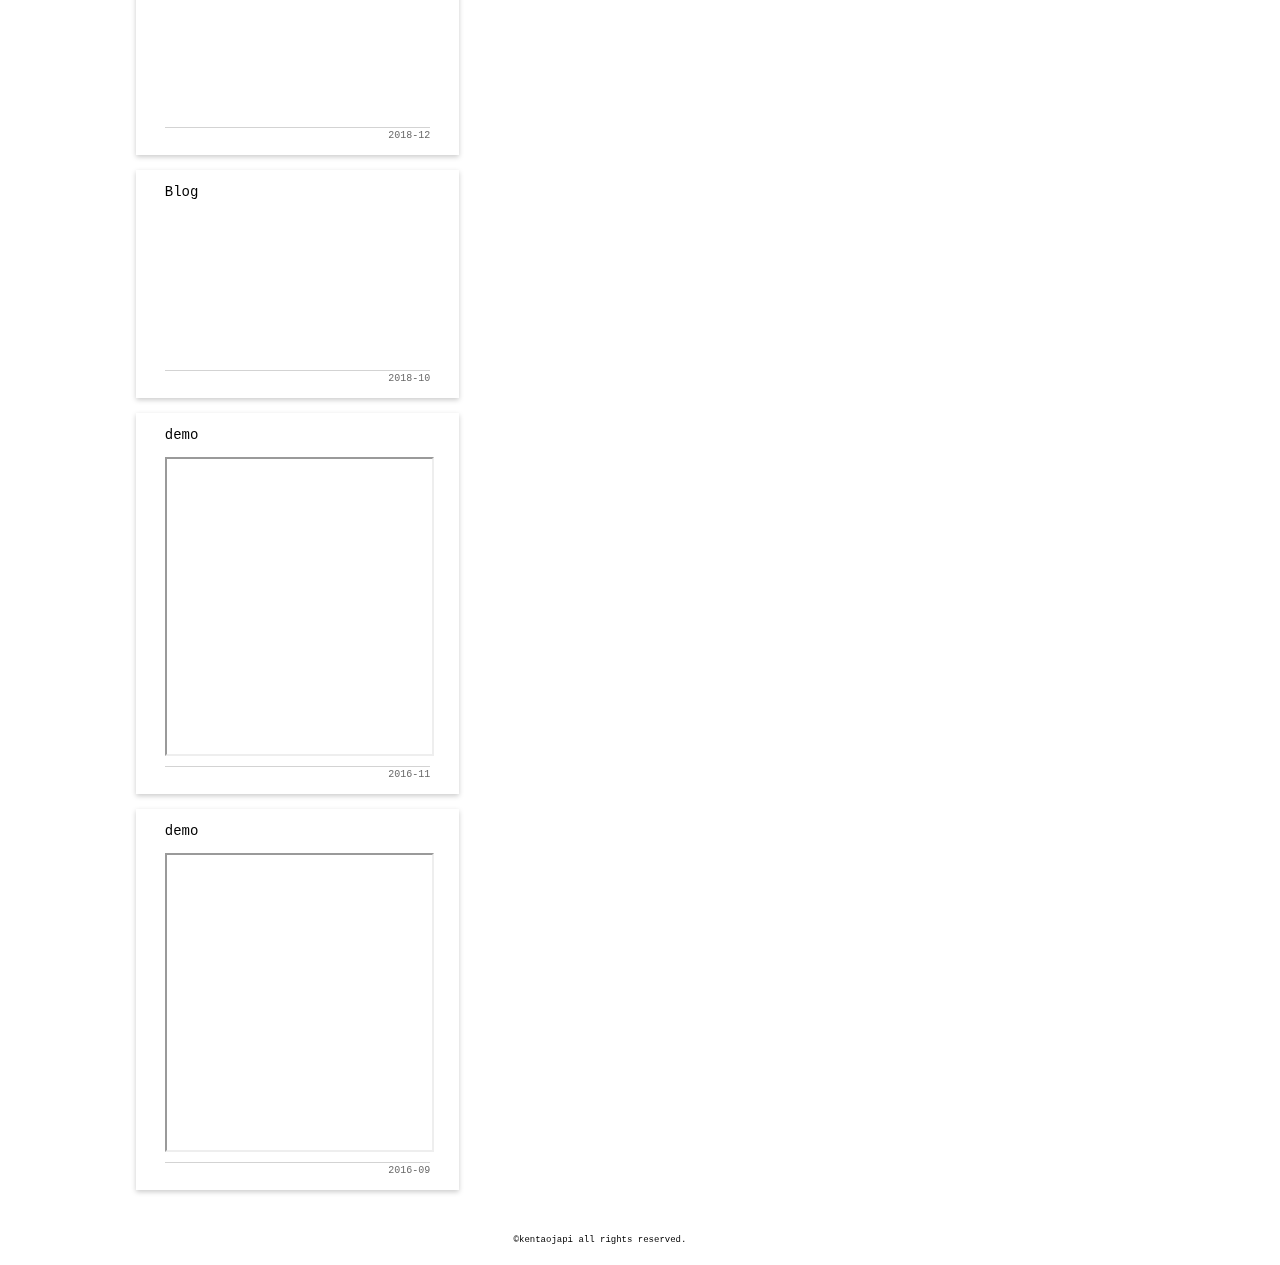
==== commit 6a63f5b2: "Update index.html" ====
--- a/index.html
+++ b/index.html
@@ -50,6 +50,16 @@
 
 				<hr class ='border'>
 				<div class="works-img">
+					<iframe class="content" src="https://www.youtube.com/embed/VckmaaL3Ewg" frameborder="0" allow="accelerometer; autoplay; encrypted-media; gyroscope; picture-in-picture" allowfullscreen></iframe>
+				</div>
+				<div class="works-info">
+					<p class="works-date">2019-05</p>
+					<p class="works-name">株式会社アムテック "パッコンバー" WebCM </p>
+					<p class="works-txt">楽曲提供. 作曲、トラック作成、録音、ミックス</p>
+				</div>
+				
+				<hr class ='border'>
+				<div class="works-img">
 					<iframe class="content" src="https://www.youtube.com/embed/qaXSfFQXQ5c" frameborder="0" allow="accelerometer; autoplay; encrypted-media; gyroscope; picture-in-picture" allowfullscreen></iframe>
 				</div>
 				<div class="works-info">
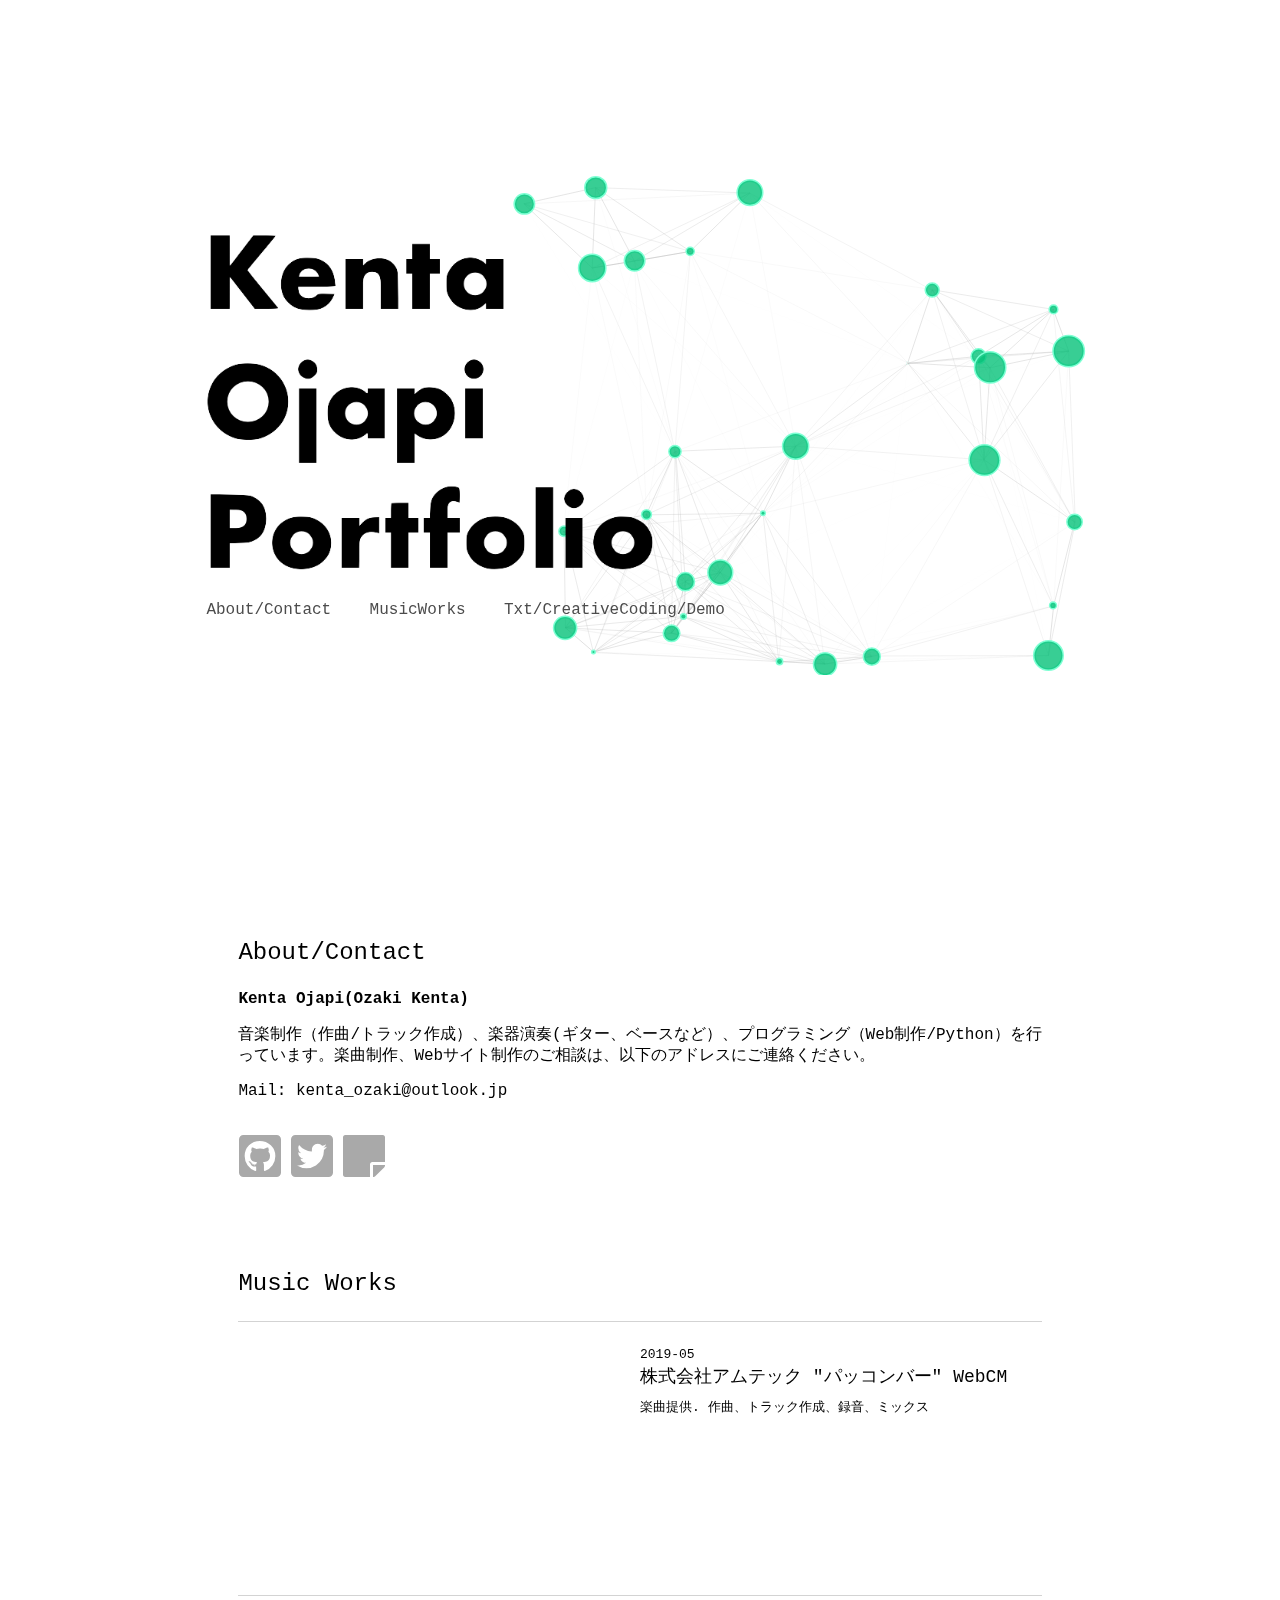
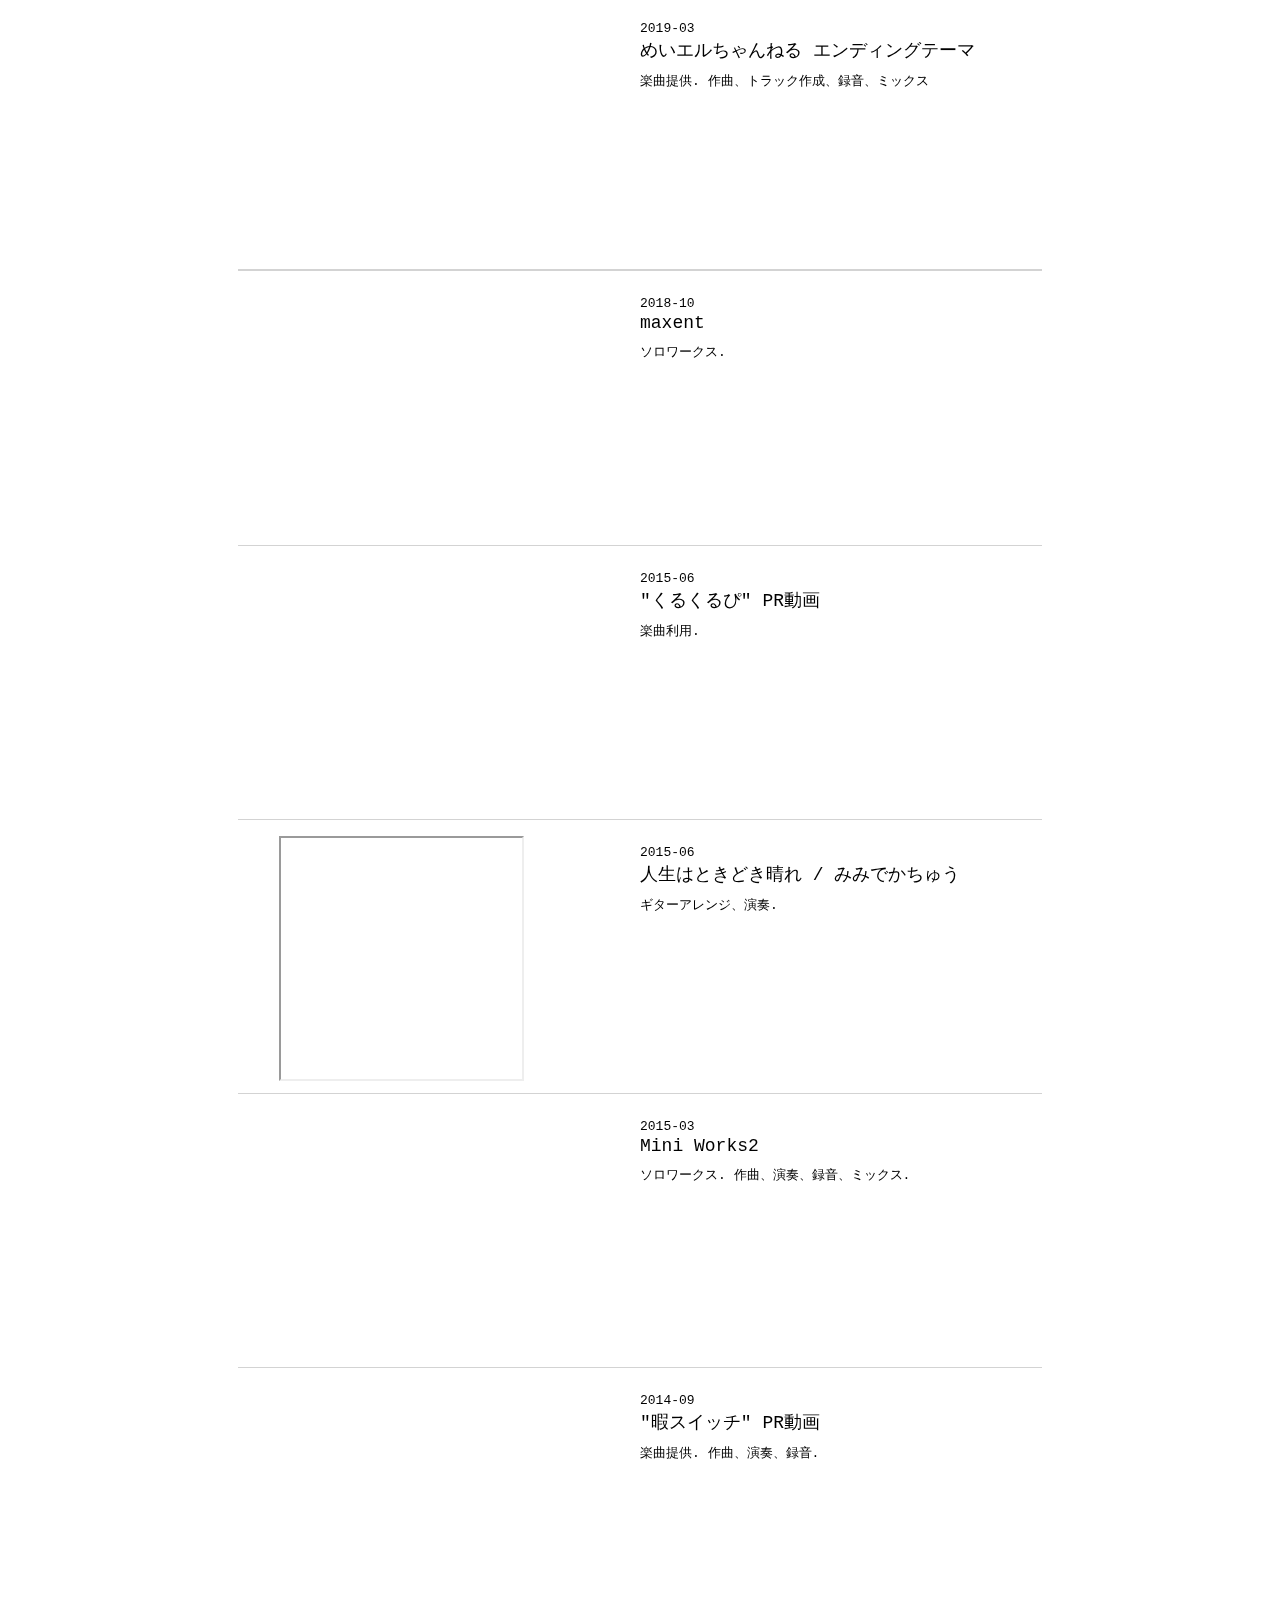
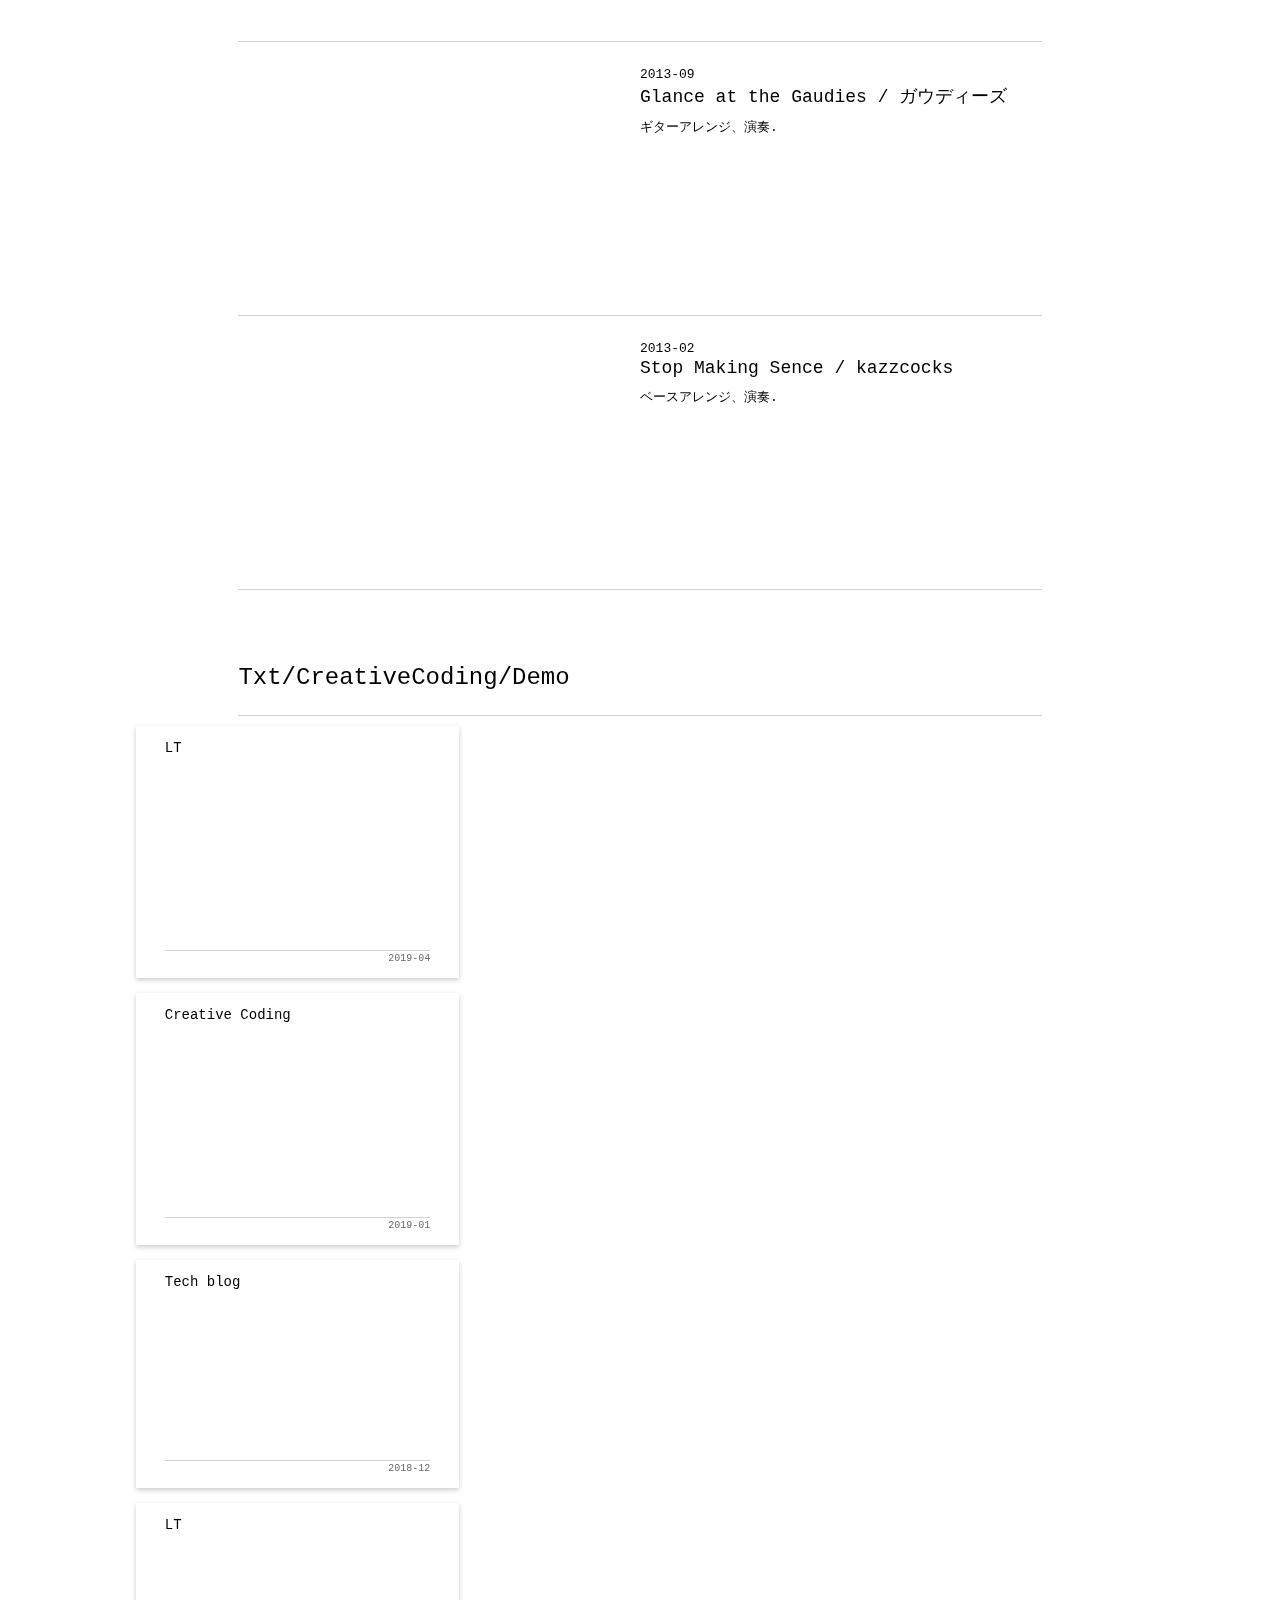
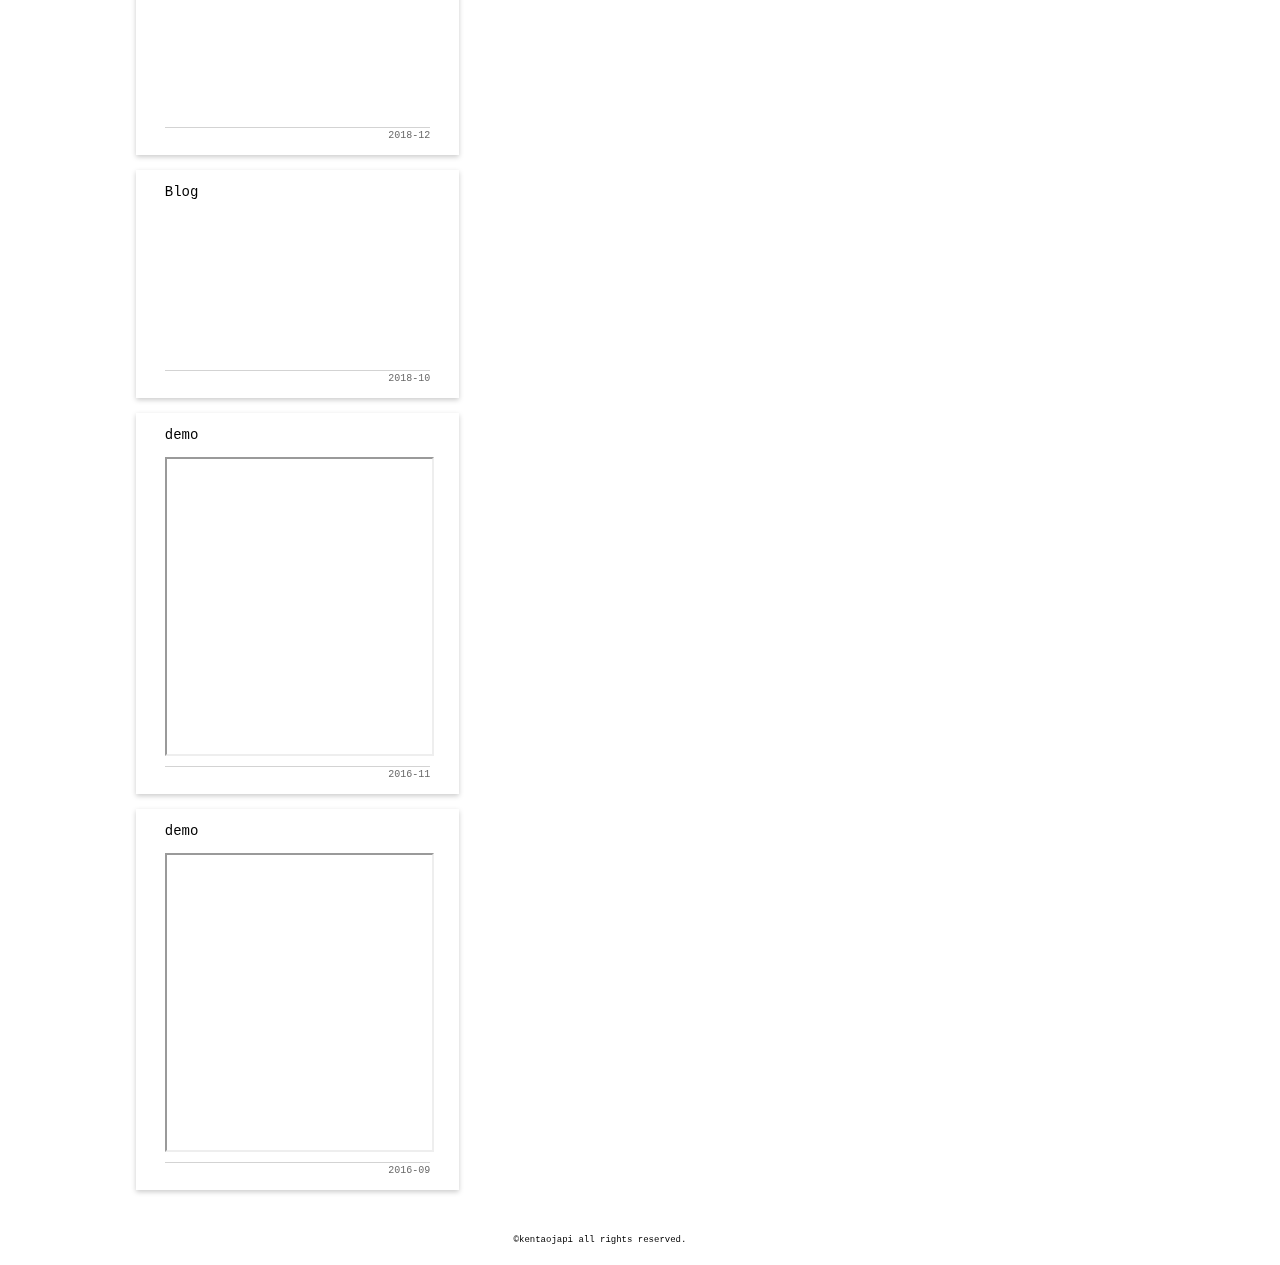
==== commit 241ec912: "fix youtube url of pakkonbar." ====
--- a/index.html
+++ b/index.html
@@ -50,7 +50,7 @@
 
 				<hr class ='border'>
 				<div class="works-img">
-					<iframe class="content" src="https://www.youtube.com/embed/VckmaaL3Ewg" frameborder="0" allow="accelerometer; autoplay; encrypted-media; gyroscope; picture-in-picture" allowfullscreen></iframe>
+					<iframe class="content" src="https://www.youtube.com/embed/RMYm8859Ow8" frameborder="0" allow="accelerometer; autoplay; encrypted-media; gyroscope; picture-in-picture" allowfullscreen></iframe>
 				</div>
 				<div class="works-info">
 					<p class="works-date">2019-05</p>
